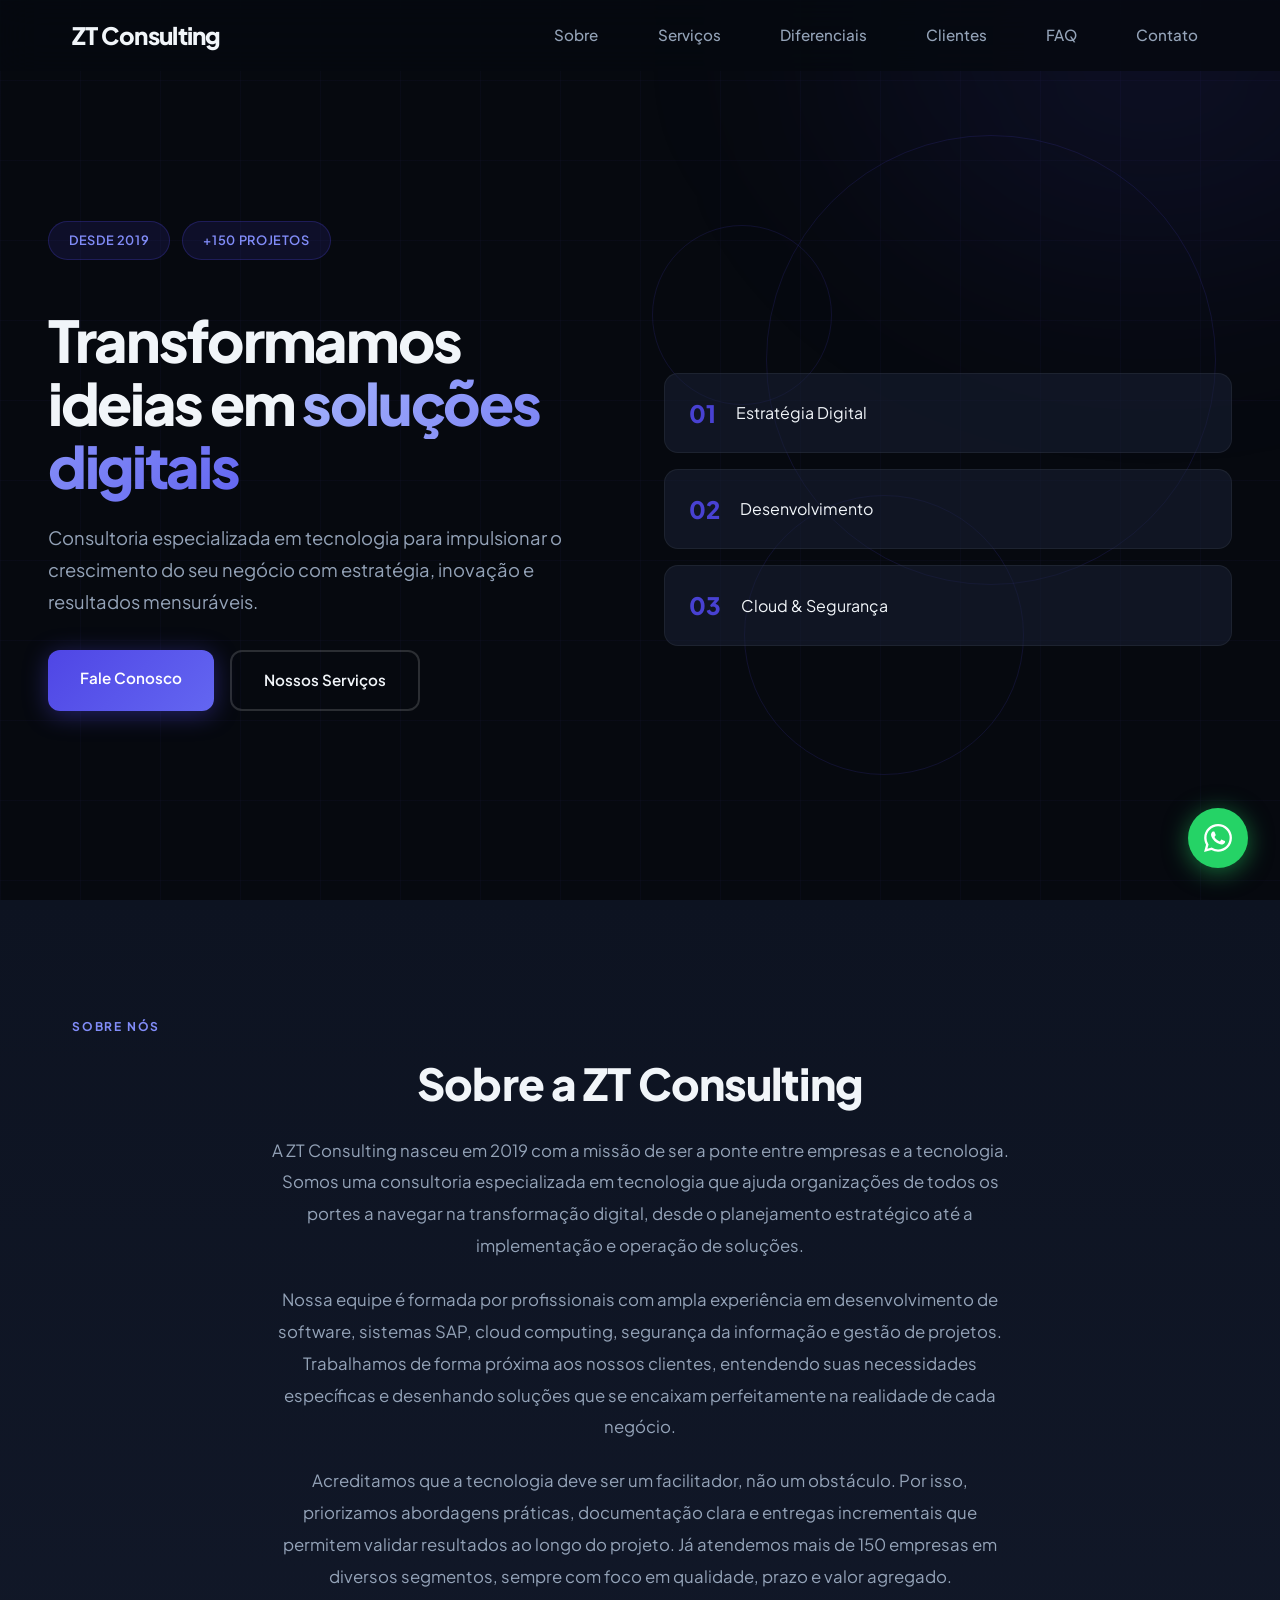
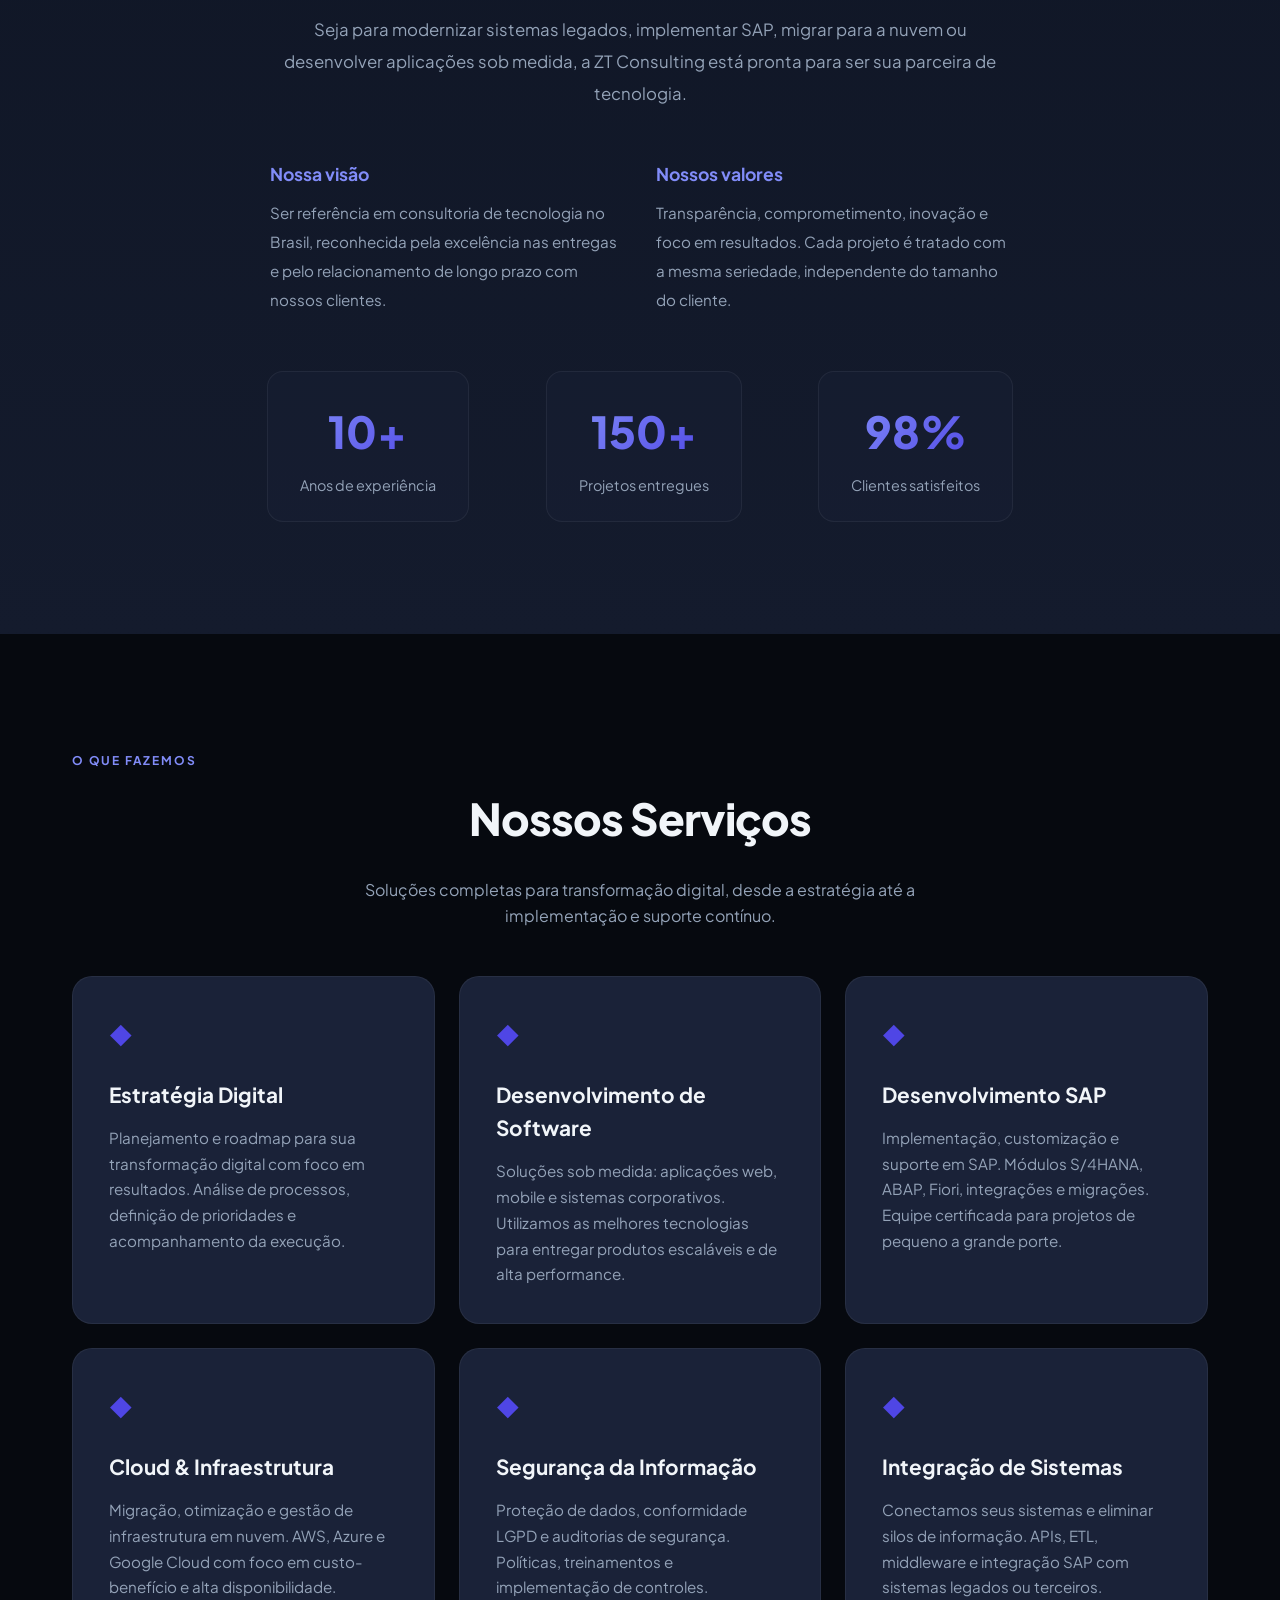
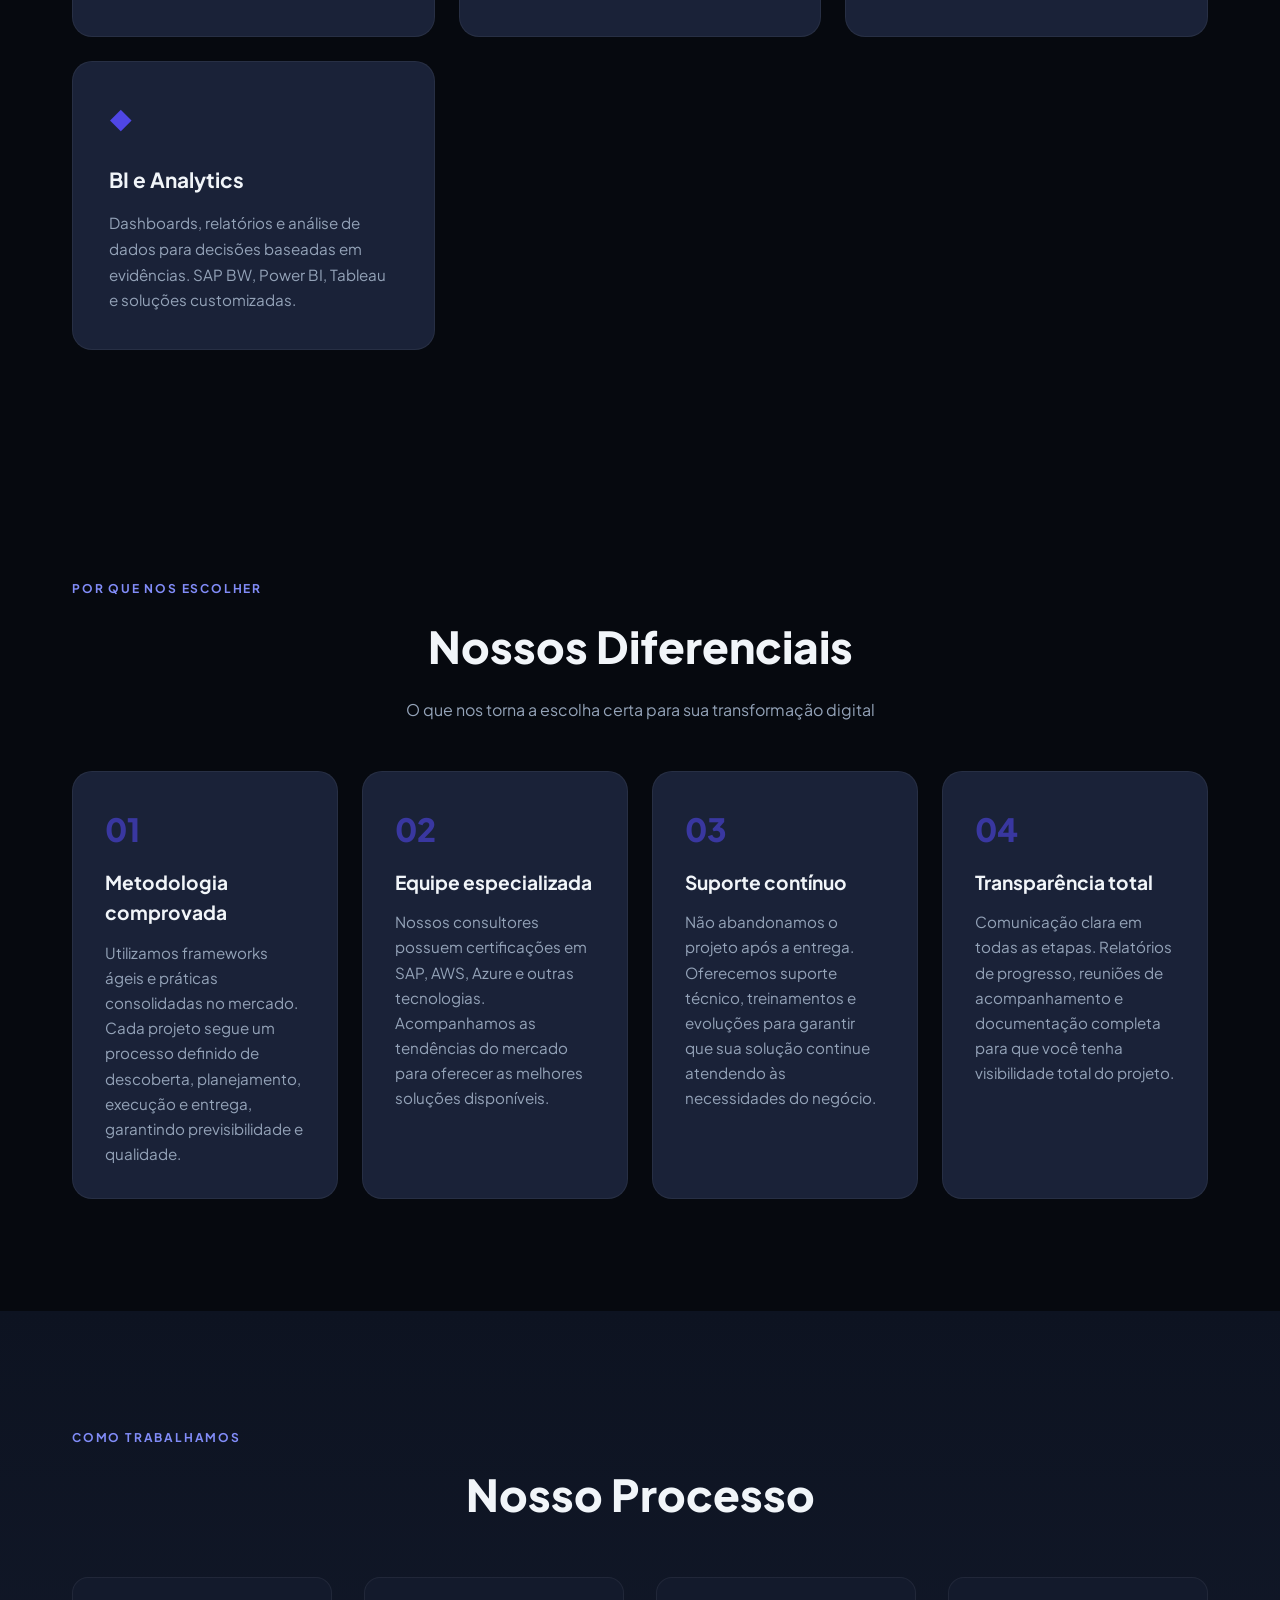
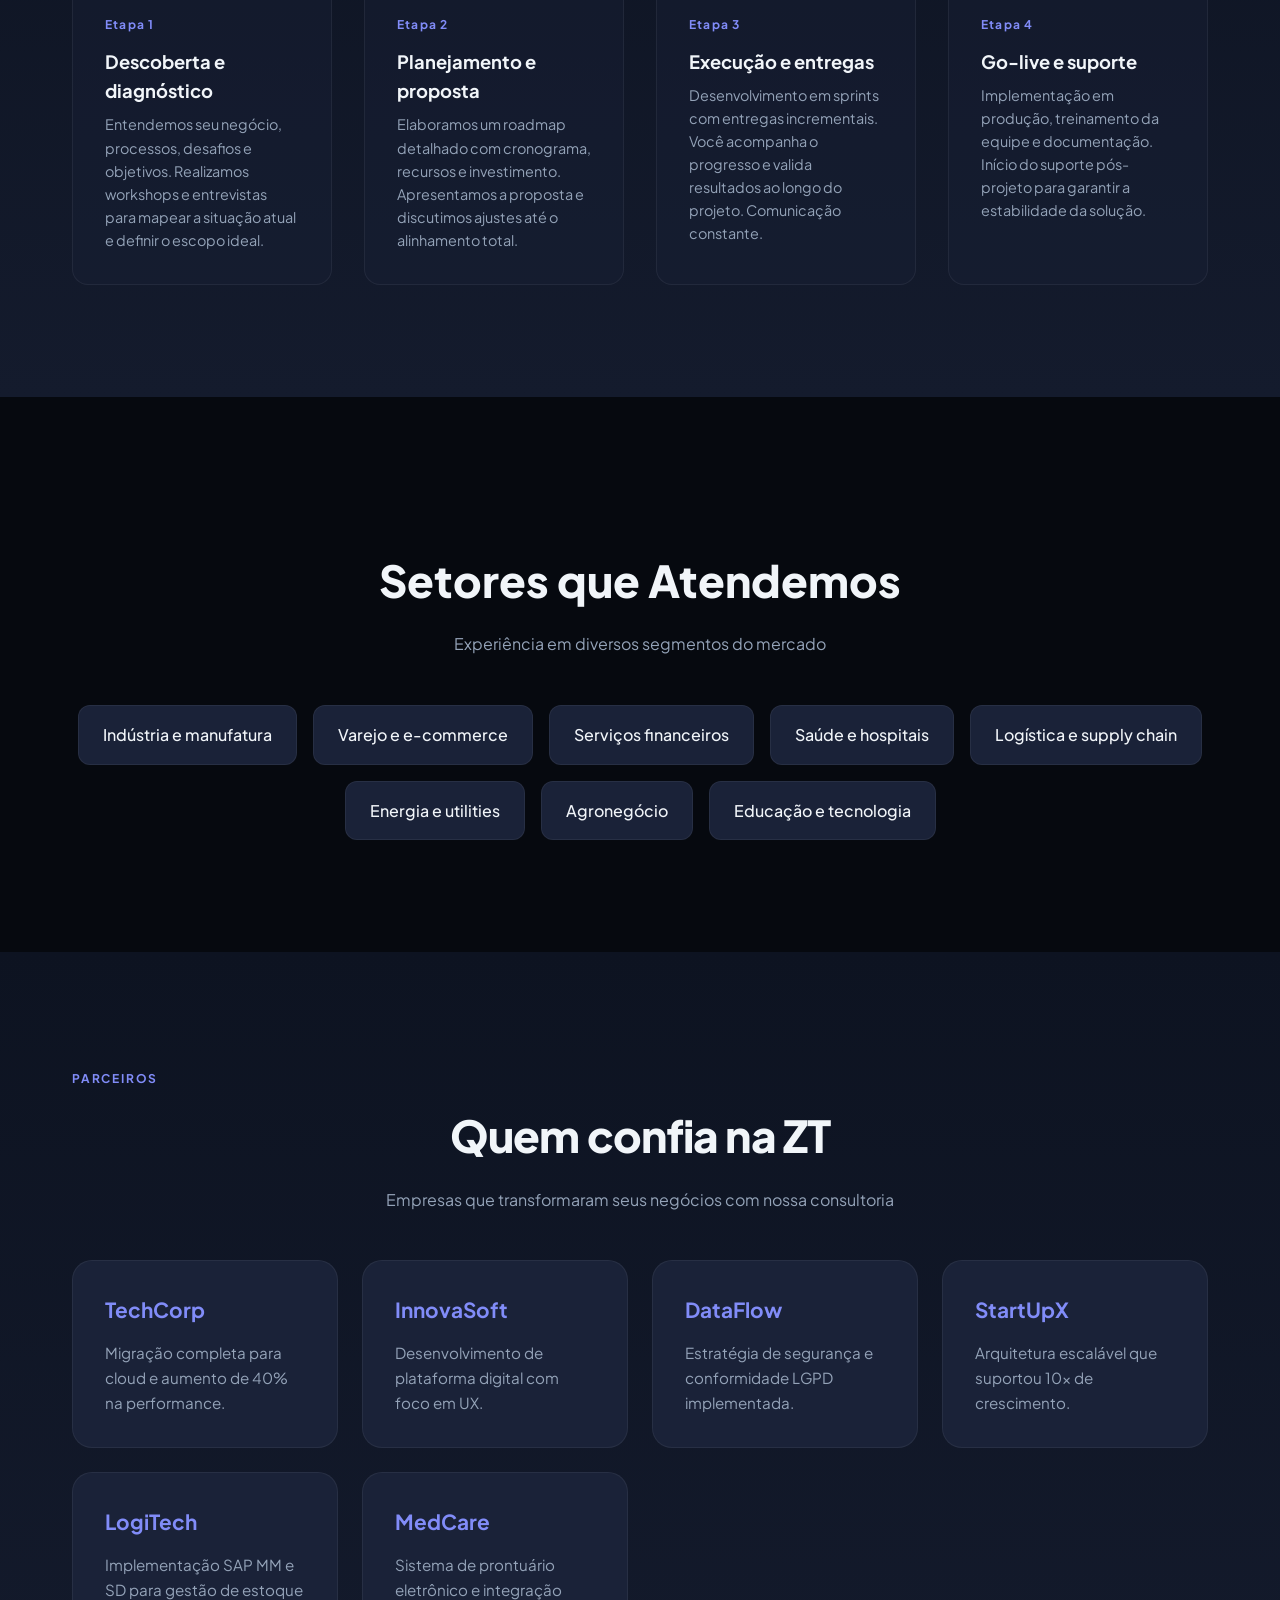
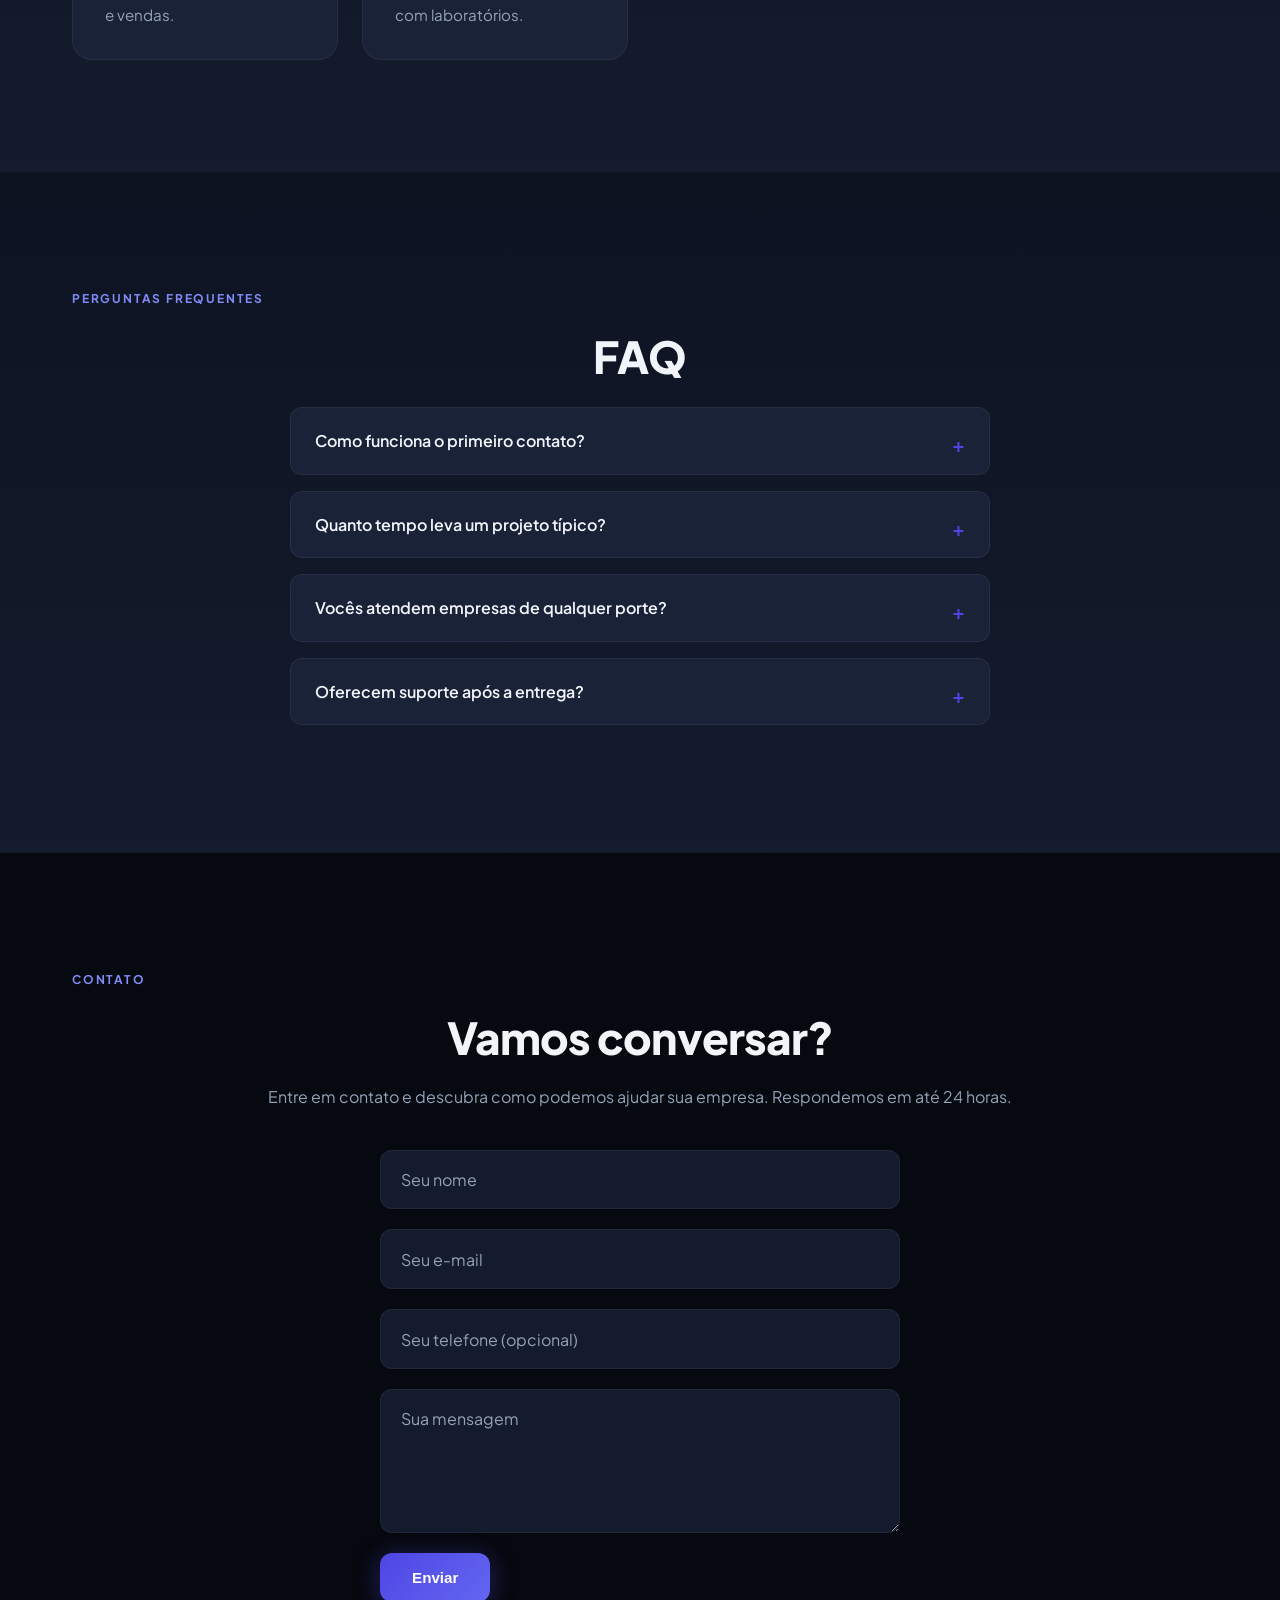
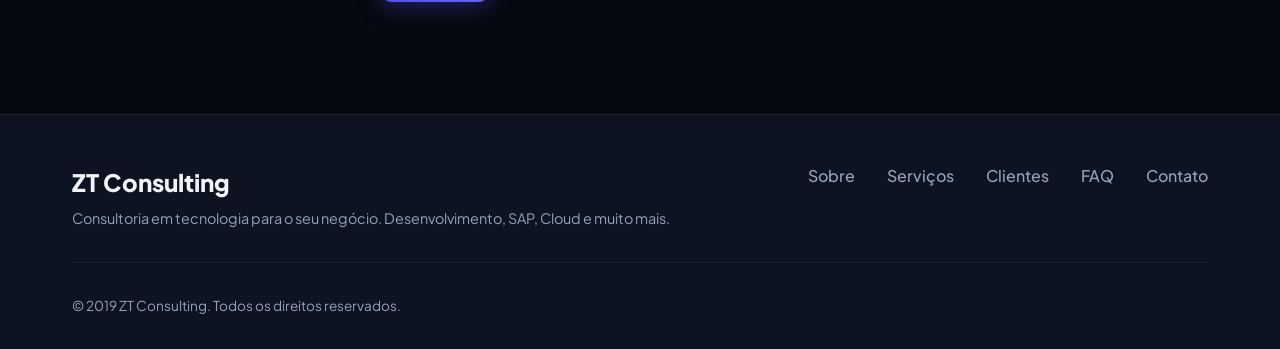
==== index.html @ b6d7153d "Initial commit - ZT Consulting landing page" ====
<!DOCTYPE html>
<html lang="pt-BR">
<head>
    <meta charset="UTF-8">
    <meta name="viewport" content="width=device-width, initial-scale=1.0">
    <title>ZT Consulting | Consultoria em Tecnologia</title>
    <link rel="preconnect" href="https://fonts.googleapis.com">
    <link rel="preconnect" href="https://fonts.gstatic.com" crossorigin>
    <link href="https://fonts.googleapis.com/css2?family=Plus+Jakarta+Sans:wght@400;500;600;700;800&display=swap" rel="stylesheet">
    <link rel="stylesheet" href="style.css">
</head>
<body>
    <header class="header" id="header">
        <nav class="nav">
            <a href="#" class="logo">ZT Consulting</a>
            <ul class="nav-links">
                <li><a href="#sobre" class="nav-link">Sobre</a></li>
                <li><a href="#servicos" class="nav-link">Serviços</a></li>
                <li><a href="#diferenciais" class="nav-link">Diferenciais</a></li>
                <li><a href="#clientes" class="nav-link">Clientes</a></li>
                <li><a href="#faq" class="nav-link">FAQ</a></li>
                <li><a href="#contato" class="nav-link">Contato</a></li>
            </ul>
            <button class="menu-toggle" aria-label="Menu" aria-expanded="false">
                <span class="hamburger"></span>
                <span class="hamburger"></span>
                <span class="hamburger"></span>
            </button>
        </nav>
    </header>

    <main>
        <section class="hero">
            <div class="hero-bg">
                <div class="grid-pattern"></div>
                <div class="hero-glow"></div>
                <div class="hero-circles">
                    <span class="circle c1"></span>
                    <span class="circle c2"></span>
                    <span class="circle c3"></span>
                </div>
            </div>
            <div class="hero-inner">
                <div class="hero-badges animate-on-scroll" data-delay="0">
                    <span class="badge">Desde 2019</span>
                    <span class="badge">+150 projetos</span>
                </div>
                <div class="hero-content">
                    <h1 class="animate-on-scroll" data-delay="100">Transformamos ideias em <span>soluções digitais</span></h1>
                    <p class="animate-on-scroll" data-delay="200">Consultoria especializada em tecnologia para impulsionar o crescimento do seu negócio com estratégia, inovação e resultados mensuráveis.</p>
                    <div class="hero-buttons animate-on-scroll" data-delay="300">
                        <a href="#contato" class="btn btn-primary">Fale Conosco</a>
                        <a href="#servicos" class="btn btn-outline">Nossos Serviços</a>
                    </div>
                </div>
                <div class="hero-features animate-on-scroll" data-delay="400">
                    <div class="hero-feature">
                        <span class="feature-num">01</span>
                        <span>Estratégia Digital</span>
                    </div>
                    <div class="hero-feature">
                        <span class="feature-num">02</span>
                        <span>Desenvolvimento</span>
                    </div>
                    <div class="hero-feature">
                        <span class="feature-num">03</span>
                        <span>Cloud & Segurança</span>
                    </div>
                </div>
            </div>
        </section>

        <section id="sobre" class="sobre">
            <div class="container">
                <span class="section-tag animate-on-scroll">Sobre nós</span>
                <h2 class="animate-on-scroll" data-delay="100">Sobre a ZT Consulting</h2>
                <div class="sobre-texto animate-on-scroll" data-delay="150">
                    <p>A ZT Consulting nasceu em 2019 com a missão de ser a ponte entre empresas e a tecnologia. Somos uma consultoria especializada em tecnologia que ajuda organizações de todos os portes a navegar na transformação digital, desde o planejamento estratégico até a implementação e operação de soluções.</p>
                    <p>Nossa equipe é formada por profissionais com ampla experiência em desenvolvimento de software, sistemas SAP, cloud computing, segurança da informação e gestão de projetos. Trabalhamos de forma próxima aos nossos clientes, entendendo suas necessidades específicas e desenhando soluções que se encaixam perfeitamente na realidade de cada negócio.</p>
                    <p>Acreditamos que a tecnologia deve ser um facilitador, não um obstáculo. Por isso, priorizamos abordagens práticas, documentação clara e entregas incrementais que permitem validar resultados ao longo do projeto. Já atendemos mais de 150 empresas em diversos segmentos, sempre com foco em qualidade, prazo e valor agregado.</p>
                    <p>Seja para modernizar sistemas legados, implementar SAP, migrar para a nuvem ou desenvolver aplicações sob medida, a ZT Consulting está pronta para ser sua parceira de tecnologia.</p>
                <div class="sobre-extras animate-on-scroll" data-delay="200">
                    <div class="sobre-coluna">
                        <h4>Nossa visão</h4>
                        <p>Ser referência em consultoria de tecnologia no Brasil, reconhecida pela excelência nas entregas e pelo relacionamento de longo prazo com nossos clientes.</p>
                    </div>
                    <div class="sobre-coluna">
                        <h4>Nossos valores</h4>
                        <p>Transparência, comprometimento, inovação e foco em resultados. Cada projeto é tratado com a mesma seriedade, independente do tamanho do cliente.</p>
                    </div>
                </div>
                </div>
                <div class="stats">
                    <div class="stat animate-on-scroll" data-delay="0">
                        <span class="stat-numero">10+</span>
                        <span class="stat-label">Anos de experiência</span>
                    </div>
                    <div class="stat animate-on-scroll" data-delay="100">
                        <span class="stat-numero">150+</span>
                        <span class="stat-label">Projetos entregues</span>
                    </div>
                    <div class="stat animate-on-scroll" data-delay="200">
                        <span class="stat-numero">98%</span>
                        <span class="stat-label">Clientes satisfeitos</span>
                    </div>
                </div>
            </div>
        </section>

        <section id="servicos" class="servicos">
            <div class="container">
                <span class="section-tag animate-on-scroll">O que fazemos</span>
                <h2 class="animate-on-scroll" data-delay="100">Nossos Serviços</h2>
                <p class="servicos-sub animate-on-scroll" data-delay="150">Soluções completas para transformação digital, desde a estratégia até a implementação e suporte contínuo.</p>
                <div class="servicos-grid">
                    <article class="servico-card animate-on-scroll" data-delay="0">
                        <div class="servico-icon">◆</div>
                        <h3>Estratégia Digital</h3>
                        <p>Planejamento e roadmap para sua transformação digital com foco em resultados. Análise de processos, definição de prioridades e acompanhamento da execução.</p>
                    </article>
                    <article class="servico-card animate-on-scroll" data-delay="50">
                        <div class="servico-icon">◆</div>
                        <h3>Desenvolvimento de Software</h3>
                        <p>Soluções sob medida: aplicações web, mobile e sistemas corporativos. Utilizamos as melhores tecnologias para entregar produtos escaláveis e de alta performance.</p>
                    </article>
                    <article class="servico-card animate-on-scroll" data-delay="100">
                        <div class="servico-icon">◆</div>
                        <h3>Desenvolvimento SAP</h3>
                        <p>Implementação, customização e suporte em SAP. Módulos S/4HANA, ABAP, Fiori, integrações e migrações. Equipe certificada para projetos de pequeno a grande porte.</p>
                    </article>
                    <article class="servico-card animate-on-scroll" data-delay="150">
                        <div class="servico-icon">◆</div>
                        <h3>Cloud & Infraestrutura</h3>
                        <p>Migração, otimização e gestão de infraestrutura em nuvem. AWS, Azure e Google Cloud com foco em custo-benefício e alta disponibilidade.</p>
                    </article>
                    <article class="servico-card animate-on-scroll" data-delay="200">
                        <div class="servico-icon">◆</div>
                        <h3>Segurança da Informação</h3>
                        <p>Proteção de dados, conformidade LGPD e auditorias de segurança. Políticas, treinamentos e implementação de controles.</p>
                    </article>
                    <article class="servico-card animate-on-scroll" data-delay="250">
                        <div class="servico-icon">◆</div>
                        <h3>Integração de Sistemas</h3>
                        <p>Conectamos seus sistemas e eliminar silos de informação. APIs, ETL, middleware e integração SAP com sistemas legados ou terceiros.</p>
                    </article>
                    <article class="servico-card animate-on-scroll" data-delay="300">
                        <div class="servico-icon">◆</div>
                        <h3>BI e Analytics</h3>
                        <p>Dashboards, relatórios e análise de dados para decisões baseadas em evidências. SAP BW, Power BI, Tableau e soluções customizadas.</p>
                    </article>
                </div>
            </div>
        </section>

        <section id="diferenciais" class="diferenciais">
            <div class="container">
                <span class="section-tag animate-on-scroll">Por que nos escolher</span>
                <h2 class="animate-on-scroll" data-delay="100">Nossos Diferenciais</h2>
                <p class="diferenciais-sub animate-on-scroll" data-delay="150">O que nos torna a escolha certa para sua transformação digital</p>
                <div class="diferenciais-grid">
                    <div class="diferencial-card animate-on-scroll" data-delay="0">
                        <div class="diferencial-num">01</div>
                        <h3>Metodologia comprovada</h3>
                        <p>Utilizamos frameworks ágeis e práticas consolidadas no mercado. Cada projeto segue um processo definido de descoberta, planejamento, execução e entrega, garantindo previsibilidade e qualidade.</p>
                    </div>
                    <div class="diferencial-card animate-on-scroll" data-delay="50">
                        <div class="diferencial-num">02</div>
                        <h3>Equipe especializada</h3>
                        <p>Nossos consultores possuem certificações em SAP, AWS, Azure e outras tecnologias. Acompanhamos as tendências do mercado para oferecer as melhores soluções disponíveis.</p>
                    </div>
                    <div class="diferencial-card animate-on-scroll" data-delay="100">
                        <div class="diferencial-num">03</div>
                        <h3>Suporte contínuo</h3>
                        <p>Não abandonamos o projeto após a entrega. Oferecemos suporte técnico, treinamentos e evoluções para garantir que sua solução continue atendendo às necessidades do negócio.</p>
                    </div>
                    <div class="diferencial-card animate-on-scroll" data-delay="150">
                        <div class="diferencial-num">04</div>
                        <h3>Transparência total</h3>
                        <p>Comunicação clara em todas as etapas. Relatórios de progresso, reuniões de acompanhamento e documentação completa para que você tenha visibilidade total do projeto.</p>
                    </div>
                </div>
            </div>
        </section>

        <section class="processo">
            <div class="container">
                <span class="section-tag animate-on-scroll">Como trabalhamos</span>
                <h2 class="animate-on-scroll" data-delay="100">Nosso Processo</h2>
                <div class="processo-timeline">
                    <div class="processo-item animate-on-scroll" data-delay="0">
                        <span class="processo-etapa">Etapa 1</span>
                        <h3>Descoberta e diagnóstico</h3>
                        <p>Entendemos seu negócio, processos, desafios e objetivos. Realizamos workshops e entrevistas para mapear a situação atual e definir o escopo ideal.</p>
                    </div>
                    <div class="processo-item animate-on-scroll" data-delay="50">
                        <span class="processo-etapa">Etapa 2</span>
                        <h3>Planejamento e proposta</h3>
                        <p>Elaboramos um roadmap detalhado com cronograma, recursos e investimento. Apresentamos a proposta e discutimos ajustes até o alinhamento total.</p>
                    </div>
                    <div class="processo-item animate-on-scroll" data-delay="100">
                        <span class="processo-etapa">Etapa 3</span>
                        <h3>Execução e entregas</h3>
                        <p>Desenvolvimento em sprints com entregas incrementais. Você acompanha o progresso e valida resultados ao longo do projeto. Comunicação constante.</p>
                    </div>
                    <div class="processo-item animate-on-scroll" data-delay="150">
                        <span class="processo-etapa">Etapa 4</span>
                        <h3>Go-live e suporte</h3>
                        <p>Implementação em produção, treinamento da equipe e documentação. Início do suporte pós-projeto para garantir a estabilidade da solução.</p>
                    </div>
                </div>
            </div>
        </section>

        <section class="setores">
            <div class="container">
                <span class="section-tag animate-on-scroll">Áreas de atuação</span>
                <h2 class="animate-on-scroll" data-delay="100">Setores que Atendemos</h2>
                <p class="setores-sub animate-on-scroll" data-delay="150">Experiência em diversos segmentos do mercado</p>
                <div class="setores-grid">
                    <div class="setor-card animate-on-scroll" data-delay="0">Indústria e manufatura</div>
                    <div class="setor-card animate-on-scroll" data-delay="50">Varejo e e-commerce</div>
                    <div class="setor-card animate-on-scroll" data-delay="100">Serviços financeiros</div>
                    <div class="setor-card animate-on-scroll" data-delay="150">Saúde e hospitais</div>
                    <div class="setor-card animate-on-scroll" data-delay="200">Logística e supply chain</div>
                    <div class="setor-card animate-on-scroll" data-delay="250">Energia e utilities</div>
                    <div class="setor-card animate-on-scroll" data-delay="300">Agronegócio</div>
                    <div class="setor-card animate-on-scroll" data-delay="350">Educação e tecnologia</div>
                </div>
            </div>
        </section>

        <section id="clientes" class="clientes">
            <div class="container">
                <span class="section-tag animate-on-scroll">Parceiros</span>
                <h2 class="animate-on-scroll" data-delay="100">Quem confia na ZT</h2>
                <p class="clientes-sub animate-on-scroll" data-delay="150">Empresas que transformaram seus negócios com nossa consultoria</p>
                <div class="clientes-grid">
                    <div class="cliente-card animate-on-scroll" data-delay="0">
                        <div class="cliente-logo">TechCorp</div>
                        <p>Migração completa para cloud e aumento de 40% na performance.</p>
                    </div>
                    <div class="cliente-card animate-on-scroll" data-delay="50">
                        <div class="cliente-logo">InnovaSoft</div>
                        <p>Desenvolvimento de plataforma digital com foco em UX.</p>
                    </div>
                    <div class="cliente-card animate-on-scroll" data-delay="100">
                        <div class="cliente-logo">DataFlow</div>
                        <p>Estratégia de segurança e conformidade LGPD implementada.</p>
                    </div>
                    <div class="cliente-card animate-on-scroll" data-delay="150">
                        <div class="cliente-logo">StartUpX</div>
                        <p>Arquitetura escalável que suportou 10x de crescimento.</p>
                    </div>
                    <div class="cliente-card animate-on-scroll" data-delay="200">
                        <div class="cliente-logo">LogiTech</div>
                        <p>Implementação SAP MM e SD para gestão de estoque e vendas.</p>
                    </div>
                    <div class="cliente-card animate-on-scroll" data-delay="250">
                        <div class="cliente-logo">MedCare</div>
                        <p>Sistema de prontuário eletrônico e integração com laboratórios.</p>
                    </div>
                </div>
            </div>
        </section>

        <section id="faq" class="faq">
            <div class="container">
                <span class="section-tag animate-on-scroll">Perguntas frequentes</span>
                <h2 class="animate-on-scroll" data-delay="100">FAQ</h2>
                <div class="faq-list">
                    <details class="faq-item animate-on-scroll" data-delay="0">
                        <summary>Como funciona o primeiro contato?</summary>
                        <p>Após você entrar em contato, agendamos uma reunião de descoberta (sem compromisso) para entender seu negócio, desafios e objetivos. Em seguida, elaboramos uma proposta personalizada com escopo, cronograma e investimento.</p>
                    </details>
                    <details class="faq-item animate-on-scroll" data-delay="50">
                        <summary>Quanto tempo leva um projeto típico?</summary>
                        <p>Depende do escopo. Projetos menores (como consultoria ou implementação de módulos específicos) podem levar de 2 a 4 meses. Projetos maiores (implementação SAP completa, migração de sistemas) podem levar de 6 a 18 meses.</p>
                    </details>
                    <details class="faq-item animate-on-scroll" data-delay="100">
                        <summary>Vocês atendem empresas de qualquer porte?</summary>
                        <p>Sim. Atendemos desde startups até grandes corporações. Adaptamos nossa abordagem e equipe ao tamanho e complexidade de cada projeto, garantindo que a solução seja adequada à realidade do cliente.</p>
                    </details>
                    <details class="faq-item animate-on-scroll" data-delay="150">
                        <summary>Oferecem suporte após a entrega?</summary>
                        <p>Sim. Todos os projetos incluem período de garantia e suporte pós-go-live. Além disso, oferecemos contratos de suporte contínuo, evoluções e treinamentos para manter sua solução sempre atualizada.</p>
                    </details>
                </div>
            </div>
        </section>

        <section id="contato" class="contato">
            <div class="container">
                <span class="section-tag animate-on-scroll">Contato</span>
                <h2 class="animate-on-scroll" data-delay="100">Vamos conversar?</h2>
                <p class="contato-sub animate-on-scroll" data-delay="150">Entre em contato e descubra como podemos ajudar sua empresa. Respondemos em até 24 horas.</p>
                <form class="contato-form animate-on-scroll" data-delay="200" id="formContato" action="https://formsubmit.co/leo.ooosla@gmail.com" method="POST">
                    <input type="hidden" name="_subject" value="Contato pelo site - ZT Consulting">
                    <input type="hidden" name="_captcha" value="false">
                    <input type="hidden" name="_next" value="" id="formNext">
                    <input type="text" name="nome" placeholder="Seu nome" required>
                    <input type="email" name="email" placeholder="Seu e-mail" required>
                    <input type="tel" name="telefone" placeholder="Seu telefone (opcional)">
                    <textarea name="mensagem" placeholder="Sua mensagem" rows="5" required></textarea>
                    <button type="submit" class="btn btn-primary">Enviar</button>
                </form>
            </div>
        </section>
    </main>

    <footer class="footer">
        <div class="container footer-inner">
            <div class="footer-brand">
                <p class="footer-logo">ZT Consulting</p>
                <p class="footer-tagline">Consultoria em tecnologia para o seu negócio. Desenvolvimento, SAP, Cloud e muito mais.</p>
            </div>
            <div class="footer-links">
                <a href="#sobre">Sobre</a>
                <a href="#servicos">Serviços</a>
                <a href="#clientes">Clientes</a>
                <a href="#faq">FAQ</a>
                <a href="#contato">Contato</a>
            </div>
            <div class="footer-bottom">
                <p>&copy; 2019 ZT Consulting. Todos os direitos reservados.</p>
            </div>
        </div>
    </footer>

    <a href="https://wa.me/5541999629662?text=Olá! Gostaria de saber mais sobre os serviços da ZT Consulting." class="whatsapp-float" target="_blank" rel="noopener noreferrer" aria-label="Fale conosco no WhatsApp">
        <svg viewBox="0 0 24 24" fill="currentColor" width="28" height="28">
            <path d="M17.472 14.382c-.297-.149-1.758-.867-2.03-.967-.273-.099-.471-.148-.67.15-.197.297-.767.966-.94 1.164-.173.199-.347.223-.644.075-.297-.15-1.255-.463-2.39-1.475-.883-.788-1.48-1.761-1.653-2.059-.173-.297-.018-.458.13-.606.134-.133.298-.347.446-.52.149-.174.198-.298.298-.497.099-.198.05-.371-.025-.52-.075-.149-.669-1.612-.916-2.207-.242-.579-.487-.5-.669-.51-.173-.008-.371-.01-.57-.01-.198 0-.52.074-.792.372-.272.297-1.04 1.016-1.04 2.479 0 1.462 1.065 2.875 1.213 3.074.149.198 2.096 3.2 5.077 4.487.709.306 1.262.489 1.694.625.712.227 1.36.195 1.871.118.571-.085 1.758-.719 2.006-1.413.248-.694.248-1.289.173-1.413-.074-.124-.272-.198-.57-.347m-5.421 7.403h-.004a9.87 9.87 0 01-5.031-1.378l-.361-.214-3.741.982.998-3.648-.235-.374a9.86 9.86 0 01-1.51-5.26c.001-5.45 4.436-9.884 9.888-9.884 2.64 0 5.122 1.03 6.988 2.898a9.825 9.825 0 012.893 6.994c-.003 5.45-4.437 9.884-9.885 9.884m8.413-18.297A11.815 11.815 0 0012.05 0C5.495 0 .16 5.335.157 11.892c0 2.096.547 4.142 1.588 5.945L.057 24l6.305-1.654a11.882 11.882 0 005.683 1.448h.005c6.554 0 11.89-5.335 11.893-11.893a11.821 11.821 0 00-3.48-8.413z"/>
        </svg>
    </a>

    <script src="script.js"></script>
</body>
</html>
---- style.css ----
* {
    margin: 0;
    padding: 0;
    box-sizing: border-box;
}

:root {
    --cor-primaria: #06090f;
    --cor-secundaria: #0d1321;
    --cor-terciaria: #141b2d;
    --cor-card: #1a2238;
    --cor-destaque: #4f46e5;
    --cor-destaque-hover: #6366f1;
    --cor-destaque-light: #818cf8;
    --cor-texto: #f1f5f9;
    --cor-texto-suave: #94a3b8;
    --cor-borda: rgba(255, 255, 255, 0.06);
    --sombra: 0 25px 50px -12px rgba(0, 0, 0, 0.5);
    --sombra-card: 0 8px 32px rgba(0, 0, 0, 0.3);
    --transicao: 0.4s cubic-bezier(0.4, 0, 0.2, 1);
}

html {
    scroll-behavior: smooth;
}

body {
    font-family: 'Plus Jakarta Sans', 'Segoe UI', system-ui, sans-serif;
    background: var(--cor-primaria);
    color: var(--cor-texto);
    line-height: 1.6;
    overflow-x: hidden;
}

.container {
    max-width: 1200px;
    margin: 0 auto;
    padding: 0 clamp(1rem, 4vw, 2rem);
}

.header {
    position: fixed;
    top: 0;
    left: 0;
    right: 0;
    z-index: 1000;
    background: rgba(6, 9, 15, 0.8);
    backdrop-filter: blur(20px);
    -webkit-backdrop-filter: blur(20px);
    border-bottom: 1px solid transparent;
    transition: all var(--transicao);
}

.header.scrolled {
    border-bottom-color: var(--cor-borda);
    box-shadow: 0 4px 30px rgba(0, 0, 0, 0.3);
}

.nav {
    max-width: 1200px;
    margin: 0 auto;
    padding: 1rem clamp(1rem, 4vw, 2rem);
    display: flex;
    justify-content: space-between;
    align-items: center;
}

.logo {
    font-size: 1.5rem;
    font-weight: 800;
    color: var(--cor-texto);
    text-decoration: none;
    letter-spacing: -0.03em;
    transition: transform var(--transicao), color var(--transicao);
}

.logo:hover {
    color: var(--cor-destaque-light);
    transform: scale(1.02);
}

.nav-links {
    display: flex;
    list-style: none;
    gap: 2.5rem;
}

.nav-link {
    color: var(--cor-texto-suave);
    text-decoration: none;
    font-weight: 500;
    font-size: 0.95rem;
    position: relative;
    padding: 0.4rem 0.6rem;
    border-radius: 8px;
    transition: all var(--transicao);
}

.nav-link::after {
    content: '';
    position: absolute;
    bottom: 2px;
    left: 0.6rem;
    right: 0.6rem;
    height: 2px;
    background: linear-gradient(90deg, var(--cor-destaque), var(--cor-destaque-light));
    transform: scaleX(0);
    transform-origin: center;
    border-radius: 2px;
    transition: transform var(--transicao);
}

.nav-link:hover,
.nav-link.active {
    color: var(--cor-destaque-light);
    background: rgba(79, 70, 229, 0.15);
}

.nav-link:hover::after,
.nav-link.active::after {
    transform: scaleX(1);
}

.menu-toggle {
    display: none;
    flex-direction: column;
    gap: 6px;
    background: none;
    border: none;
    cursor: pointer;
    padding: 8px;
}

.hamburger {
    width: 24px;
    height: 2px;
    background: var(--cor-texto);
    border-radius: 2px;
    transition: all var(--transicao);
}

.menu-toggle.active .hamburger:nth-child(1) {
    transform: rotate(45deg) translate(5px, 5px);
}

.menu-toggle.active .hamburger:nth-child(2) {
    opacity: 0;
}

.menu-toggle.active .hamburger:nth-child(3) {
    transform: rotate(-45deg) translate(5px, -5px);
}

.hero {
    min-height: 100vh;
    min-height: 100dvh;
    display: flex;
    align-items: center;
    padding: 7rem clamp(1.5rem, 5vw, 3rem) 5rem;
    position: relative;
    overflow: hidden;
}

.hero-bg {
    position: absolute;
    inset: 0;
    pointer-events: none;
}

.hero-bg .grid-pattern {
    position: absolute;
    inset: 0;
    background-image: 
        linear-gradient(rgba(79, 70, 229, 0.04) 1px, transparent 1px),
        linear-gradient(90deg, rgba(79, 70, 229, 0.04) 1px, transparent 1px);
    background-size: 80px 80px;
    animation: gridMove 20s linear infinite;
}

@keyframes gridMove {
    0% { transform: translate(0, 0); }
    100% { transform: translate(80px, 80px); }
}

.hero-glow {
    position: absolute;
    top: -40%;
    right: -30%;
    width: 80%;
    height: 90%;
    background: radial-gradient(ellipse, rgba(79, 70, 229, 0.12) 0%, transparent 60%);
    filter: blur(80px);
    animation: glowPulse 8s ease-in-out infinite;
}

@keyframes glowPulse {
    0%, 100% { opacity: 0.8; transform: scale(1); }
    50% { opacity: 1; transform: scale(1.1); }
}

.hero-circles .circle {
    position: absolute;
    border-radius: 50%;
    border: 1px solid rgba(79, 70, 229, 0.15);
    animation: circleFloat 15s ease-in-out infinite;
}

.hero-circles .c1 {
    width: 450px;
    height: 450px;
    top: 15%;
    right: 5%;
    animation-delay: 0s;
}

.hero-circles .c2 {
    width: 280px;
    height: 280px;
    top: 55%;
    right: 20%;
    animation-delay: -5s;
}

.hero-circles .c3 {
    width: 180px;
    height: 180px;
    top: 25%;
    right: 35%;
    animation-delay: -10s;
}

@keyframes circleFloat {
    0%, 100% { transform: translate(0, 0) scale(1); opacity: 0.6; }
    33% { transform: translate(10px, -15px) scale(1.02); opacity: 0.8; }
    66% { transform: translate(-5px, 10px) scale(0.98); opacity: 0.7; }
}

.hero-inner {
    position: relative;
    z-index: 2;
    max-width: 1200px;
    margin: 0 auto;
    width: 100%;
    display: grid;
    grid-template-columns: 1fr 1fr;
    gap: 3rem;
    align-items: center;
}

.hero-badges {
    grid-column: 1 / -1;
    display: flex;
    gap: 0.75rem;
    flex-wrap: wrap;
}

.badge {
    padding: 0.5rem 1.25rem;
    font-size: 0.8rem;
    font-weight: 600;
    letter-spacing: 0.05em;
    text-transform: uppercase;
    color: var(--cor-destaque-light);
    background: rgba(79, 70, 229, 0.12);
    border: 1px solid rgba(79, 70, 229, 0.25);
    border-radius: 100px;
    transition: all var(--transicao);
}

.badge:hover {
    background: rgba(79, 70, 229, 0.2);
    transform: translateY(-2px);
}

.hero-content {
    max-width: 580px;
}

.hero h1 {
    font-size: clamp(2.25rem, 4.5vw, 3.9rem);
    font-weight: 800;
    line-height: 1.1;
    letter-spacing: -0.04em;
    margin-bottom: 1.5rem;
}

.hero h1 span {
    background: linear-gradient(135deg, #a5b4fc, #6366f1);
    -webkit-background-clip: text;
    -webkit-text-fill-color: transparent;
    background-clip: text;
}

.hero p {
    font-size: 1.15rem;
    color: var(--cor-texto-suave);
    margin-bottom: 2rem;
    line-height: 1.75;
}

.hero-buttons {
    display: flex;
    gap: 1rem;
    flex-wrap: wrap;
}

.btn {
    display: inline-block;
    padding: 1rem 2rem;
    font-size: 0.95rem;
    font-weight: 600;
    text-decoration: none;
    border-radius: 12px;
    transition: all var(--transicao);
    cursor: pointer;
    border: none;
}

.btn-primary {
    background: linear-gradient(135deg, var(--cor-destaque), var(--cor-destaque-hover));
    color: white;
    box-shadow: 0 4px 24px rgba(79, 70, 229, 0.4);
}

.btn-primary:hover {
    transform: translateY(-3px) scale(1.02);
    box-shadow: 0 12px 40px rgba(79, 70, 229, 0.5);
}

.btn-outline {
    background: transparent;
    color: var(--cor-texto);
    border: 2px solid rgba(255, 255, 255, 0.15);
}

.btn-outline:hover {
    border-color: var(--cor-destaque);
    color: var(--cor-destaque-light);
    transform: translateY(-2px);
}

.hero-features {
    display: flex;
    flex-direction: column;
    gap: 1rem;
}

.hero-feature {
    display: flex;
    align-items: center;
    gap: 1.25rem;
    padding: 1.25rem 1.5rem;
    background: rgba(26, 34, 56, 0.5);
    border: 1px solid var(--cor-borda);
    border-radius: 14px;
    transition: all var(--transicao);
}

.hero-feature:hover {
    border-color: rgba(79, 70, 229, 0.35);
    transform: translateX(8px);
    box-shadow: 0 8px 24px rgba(0, 0, 0, 0.2);
}

.feature-num {
    font-size: 1.5rem;
    font-weight: 800;
    color: var(--cor-destaque);
    opacity: 0.9;
}

.animate-on-scroll {
    opacity: 0;
    transform: translateY(40px);
    transition: opacity 0.8s ease, transform 0.8s ease;
}

.animate-on-scroll.visible {
    opacity: 1;
    transform: translateY(0);
}

.section-tag {
    display: inline-block;
    font-size: 0.75rem;
    font-weight: 700;
    letter-spacing: 0.15em;
    text-transform: uppercase;
    color: var(--cor-destaque-light);
    margin-bottom: 0.75rem;
}

.sobre {
    padding: 7rem 0;
    background: linear-gradient(180deg, var(--cor-secundaria) 0%, var(--cor-terciaria) 100%);
}

.sobre h2,
.servicos h2,
.clientes h2,
.contato h2 {
    font-size: clamp(2rem, 4vw, 2.75rem);
    font-weight: 800;
    margin-bottom: 1rem;
    text-align: center;
    letter-spacing: -0.02em;
}

.sobre-texto {
    max-width: 740px;
    margin: 0 auto 3.5rem;
    text-align: center;
    color: var(--cor-texto-suave);
    font-size: 1.05rem;
    line-height: 1.9;
}

.sobre-texto p {
    margin-bottom: 1.35rem;
}

.sobre-texto p:last-child {
    margin-bottom: 0;
}

.sobre-extras {
    display: grid;
    grid-template-columns: repeat(auto-fit, minmax(280px, 1fr));
    gap: 2rem;
    margin-top: 3rem;
    text-align: left;
}

.sobre-coluna h4 {
    font-size: 1.1rem;
    margin-bottom: 0.5rem;
    color: var(--cor-destaque-light);
}

.sobre-coluna p {
    color: var(--cor-texto-suave);
    font-size: 0.95rem;
    margin-bottom: 0;
}

.servicos-sub {
    text-align: center;
    color: var(--cor-texto-suave);
    max-width: 600px;
    margin: -1.5rem auto 3rem;
}

.diferenciais {
    padding: 7rem 0;
    background: var(--cor-primaria);
}

.diferenciais h2,
.processo h2,
.setores h2,
.faq h2 {
    font-size: clamp(2rem, 4vw, 2.75rem);
    font-weight: 800;
    margin-bottom: 1rem;
    text-align: center;
}

.diferenciais-sub {
    text-align: center;
    color: var(--cor-texto-suave);
    margin: 0 auto 3rem;
    max-width: 560px;
}

.diferenciais-grid {
    display: grid;
    grid-template-columns: repeat(auto-fit, minmax(min(100%, 260px), 1fr));
    gap: 1.5rem;
}

.diferencial-card {
    background: var(--cor-card);
    padding: 2rem;
    border-radius: 20px;
    border: 1px solid var(--cor-borda);
    transition: all var(--transicao);
}

.diferencial-card:hover {
    border-color: rgba(79, 70, 229, 0.3);
    transform: translateY(-4px);
}

.diferencial-num {
    font-size: 2rem;
    font-weight: 800;
    color: var(--cor-destaque);
    opacity: 0.6;
    margin-bottom: 0.75rem;
}

.diferencial-card h3 {
    font-size: 1.2rem;
    margin-bottom: 0.75rem;
}

.diferencial-card p {
    color: var(--cor-texto-suave);
    font-size: 0.95rem;
    line-height: 1.65;
}

.processo {
    padding: 7rem 0;
    background: linear-gradient(180deg, var(--cor-secundaria) 0%, var(--cor-terciaria) 100%);
}

.processo-timeline {
    display: grid;
    grid-template-columns: repeat(auto-fit, minmax(min(100%, 240px), 1fr));
    gap: 2rem;
    margin-top: 3rem;
}

.processo-item {
    padding: 2rem;
    background: rgba(26, 34, 56, 0.4);
    border: 1px solid var(--cor-borda);
    border-radius: 16px;
    transition: all var(--transicao);
}

.processo-item:hover {
    border-color: rgba(79, 70, 229, 0.3);
}

.processo-etapa {
    display: inline-block;
    font-size: 0.75rem;
    font-weight: 700;
    letter-spacing: 0.1em;
    color: var(--cor-destaque-light);
    margin-bottom: 0.75rem;
}

.processo-item h3 {
    font-size: 1.15rem;
    margin-bottom: 0.5rem;
}

.processo-item p {
    color: var(--cor-texto-suave);
    font-size: 0.9rem;
    line-height: 1.6;
}

.setores {
    padding: 7rem 0;
    background: var(--cor-primaria);
}

.setores-sub {
    text-align: center;
    color: var(--cor-texto-suave);
    margin: 0 auto 3rem;
}

.setores-grid {
    display: flex;
    flex-wrap: wrap;
    gap: 1rem;
    justify-content: center;
}

.setor-card {
    padding: 1rem 1.5rem;
    background: var(--cor-card);
    border: 1px solid var(--cor-borda);
    border-radius: 12px;
    font-weight: 500;
    transition: all var(--transicao);
}

.setor-card:hover {
    border-color: rgba(79, 70, 229, 0.4);
    transform: scale(1.05);
}

.faq {
    padding: 7rem 0;
    background: linear-gradient(180deg, var(--cor-secundaria) 0%, var(--cor-terciaria) 100%);
}

.faq-list {
    max-width: 700px;
    margin: 0 auto;
}

.faq-item {
    background: var(--cor-card);
    border: 1px solid var(--cor-borda);
    border-radius: 12px;
    margin-bottom: 1rem;
    overflow: hidden;
    transition: all var(--transicao);
}

.faq-item:hover {
    border-color: rgba(79, 70, 229, 0.2);
}

.faq-item summary {
    padding: 1.25rem 1.5rem;
    font-weight: 600;
    cursor: pointer;
    list-style: none;
}

.faq-item summary::-webkit-details-marker {
    display: none;
}

.faq-item summary::after {
    content: '+';
    float: right;
    font-size: 1.25rem;
    color: var(--cor-destaque);
}

.faq-item[open] summary::after {
    content: '−';
}

.faq-item p {
    padding: 0 1.5rem 1.25rem;
    color: var(--cor-texto-suave);
    font-size: 0.95rem;
    line-height: 1.6;
}

.contato-canais {
    display: flex;
    gap: 2rem;
    justify-content: center;
    flex-wrap: wrap;
    margin-bottom: 2.5rem;
}

.canal-item {
    display: flex;
    align-items: center;
    gap: 0.5rem;
    color: var(--cor-destaque-light);
    text-decoration: none;
    padding: 0.75rem 1.25rem;
    background: rgba(79, 70, 229, 0.1);
    border: 1px solid rgba(79, 70, 229, 0.25);
    border-radius: 12px;
    transition: all var(--transicao);
}

.canal-item:hover {
    background: rgba(79, 70, 229, 0.2);
    transform: translateY(-2px);
}

.canal-icon {
    font-size: 1.25rem;
}

.footer-email {
    margin-top: 0.5rem;
}

.footer-email a {
    color: var(--cor-destaque-light);
    text-decoration: none;
}

.footer-email a:hover {
    text-decoration: underline;
}

.whatsapp-float {
    position: fixed;
    bottom: 2rem;
    right: 2rem;
    width: 60px;
    height: 60px;
    background: #25d366;
    color: white;
    border-radius: 50%;
    display: flex;
    align-items: center;
    justify-content: center;
    box-shadow: 0 4px 24px rgba(37, 211, 102, 0.5);
    z-index: 999;
    transition: all var(--transicao);
}

.whatsapp-float:hover {
    transform: scale(1.1);
    box-shadow: 0 6px 32px rgba(37, 211, 102, 0.6);
}

.stats {
    display: flex;
    justify-content: center;
    gap: clamp(2rem, 6vw, 5rem);
    flex-wrap: wrap;
}

.stat {
    text-align: center;
    padding: 1.5rem 2rem;
    background: rgba(26, 34, 56, 0.4);
    border: 1px solid var(--cor-borda);
    border-radius: 16px;
    min-width: 160px;
    transition: all var(--transicao);
}

.stat:hover {
    border-color: rgba(79, 70, 229, 0.3);
    transform: translateY(-4px);
    box-shadow: var(--sombra-card);
}

.stat-numero {
    display: block;
    font-size: 2.75rem;
    font-weight: 800;
    background: linear-gradient(135deg, var(--cor-destaque-light), var(--cor-destaque));
    -webkit-background-clip: text;
    -webkit-text-fill-color: transparent;
    background-clip: text;
    margin-bottom: 0.35rem;
}

.stat-label {
    color: var(--cor-texto-suave);
    font-size: 0.9rem;
}

.servicos {
    padding: 7rem 0;
    background: var(--cor-primaria);
}

.servicos h2 {
    margin-bottom: 3rem;
}

.servicos-grid {
    display: grid;
    grid-template-columns: repeat(auto-fit, minmax(min(100%, 300px), 1fr));
    gap: 1.5rem;
}

.servico-card {
    background: var(--cor-card);
    padding: 2.25rem;
    border-radius: 20px;
    border: 1px solid var(--cor-borda);
    transition: all var(--transicao);
    position: relative;
    overflow: hidden;
}

.servico-card::before {
    content: '';
    position: absolute;
    top: 0;
    left: 0;
    width: 100%;
    height: 3px;
    background: linear-gradient(90deg, var(--cor-destaque), var(--cor-destaque-light));
    transform: scaleX(0);
    transform-origin: left;
    transition: transform var(--transicao);
}

.servico-card:hover {
    border-color: rgba(79, 70, 229, 0.3);
    transform: translateY(-8px);
    box-shadow: var(--sombra-card);
}

.servico-card:hover::before {
    transform: scaleX(1);
}

.servico-icon {
    color: var(--cor-destaque);
    font-size: 1.75rem;
    margin-bottom: 1.25rem;
    display: inline-block;
    transition: transform var(--transicao);
}

.servico-card:hover .servico-icon {
    transform: scale(1.2) rotate(5deg);
}

.servico-card h3 {
    font-size: 1.3rem;
    font-weight: 700;
    margin-bottom: 0.85rem;
}

.servico-card p {
    color: var(--cor-texto-suave);
    font-size: 0.95rem;
    line-height: 1.7;
}

.clientes {
    padding: 7rem 0;
    background: linear-gradient(180deg, var(--cor-secundaria) 0%, var(--cor-terciaria) 100%);
}

.clientes-sub {
    text-align: center;
    color: var(--cor-texto-suave);
    margin: 0 auto 3rem;
    max-width: 520px;
}

.clientes-grid {
    display: grid;
    grid-template-columns: repeat(auto-fit, minmax(min(100%, 260px), 1fr));
    gap: 1.5rem;
}

.cliente-card {
    background: var(--cor-card);
    padding: 2rem;
    border-radius: 20px;
    border: 1px solid var(--cor-borda);
    transition: all var(--transicao);
}

.cliente-card:hover {
    border-color: rgba(79, 70, 229, 0.35);
    transform: translateY(-6px);
    box-shadow: var(--sombra-card);
}

.cliente-logo {
    font-size: 1.3rem;
    font-weight: 700;
    color: var(--cor-destaque-light);
    margin-bottom: 0.85rem;
}

.cliente-card p {
    color: var(--cor-texto-suave);
    font-size: 0.95rem;
    line-height: 1.65;
}

.contato {
    padding: 7rem 0;
    background: var(--cor-primaria);
}

.contato h2 {
    margin-bottom: 0.75rem;
}

.contato-sub {
    text-align: center;
    color: var(--cor-texto-suave);
    margin-bottom: 2.5rem;
}

.contato-form {
    max-width: 520px;
    margin: 0 auto;
    display: flex;
    flex-direction: column;
    gap: 1.25rem;
}

.contato-form input,
.contato-form textarea {
    padding: 1.15rem 1.25rem;
    border: 1px solid var(--cor-borda);
    border-radius: 12px;
    background: var(--cor-terciaria);
    color: var(--cor-texto);
    font-family: inherit;
    font-size: 1rem;
    transition: all var(--transicao);
}

.contato-form input::placeholder,
.contato-form textarea::placeholder {
    color: var(--cor-texto-suave);
}

.contato-form input:focus,
.contato-form textarea:focus {
    outline: none;
    border-color: var(--cor-destaque);
    box-shadow: 0 0 0 3px rgba(79, 70, 229, 0.2);
}

.contato-form button {
    align-self: flex-start;
}

.footer {
    padding: 3rem 0 2rem;
    background: var(--cor-secundaria);
    border-top: 1px solid var(--cor-borda);
}

.footer-inner {
    display: grid;
    grid-template-columns: 1fr auto;
    grid-template-rows: auto auto;
    gap: 2rem;
    align-items: start;
}

.footer-brand {
    grid-column: 1;
}

.footer-logo {
    font-size: 1.5rem;
    font-weight: 800;
    margin-bottom: 0.35rem;
}

.footer-tagline {
    color: var(--cor-texto-suave);
    font-size: 0.9rem;
}

.footer-links {
    display: flex;
    gap: 2rem;
}

.footer-links a {
    color: var(--cor-texto-suave);
    text-decoration: none;
    font-weight: 500;
    transition: color var(--transicao);
}

.footer-links a:hover {
    color: var(--cor-destaque-light);
}

.footer-bottom {
    grid-column: 1 / -1;
    padding-top: 2rem;
    border-top: 1px solid var(--cor-borda);
}

.footer-bottom p {
    color: var(--cor-texto-suave);
    font-size: 0.85rem;
}

@media (max-width: 1024px) {
    .hero-inner {
        gap: 2.5rem;
    }
}

@media (max-width: 900px) {
    .hero-inner {
        grid-template-columns: 1fr;
        text-align: center;
    }

    .hero-content {
        max-width: 100%;
    }

    .hero-buttons {
        justify-content: center;
    }

    .hero-features {
        max-width: 340px;
        margin: 0 auto;
    }
}

@media (max-width: 768px) {
    .menu-toggle {
        display: flex;
    }

    .nav-links {
        position: fixed;
        top: 0;
        right: -100%;
        height: 100vh;
        width: min(320px, 85vw);
        flex-direction: column;
        justify-content: center;
        align-items: center;
        gap: 2rem;
        background: rgba(13, 19, 33, 0.98);
        backdrop-filter: blur(20px);
        padding: 4rem 2rem;
        transition: right 0.4s cubic-bezier(0.4, 0, 0.2, 1);
        border-left: 1px solid var(--cor-borda);
    }

    .nav-links.active {
        right: 0;
    }

    .hero-circles .c1 {
        width: 280px;
        height: 280px;
    }

    .hero-circles .c2,
    .hero-circles .c3 {
        display: none;
    }

    .stats {
        gap: 1.5rem;
    }

    .stat {
        min-width: 140px;
        padding: 1.25rem 1.5rem;
    }

    .stat-numero {
        font-size: 2.25rem;
    }

    .footer-inner {
        grid-template-columns: 1fr;
        text-align: center;
    }

    .footer-links {
        justify-content: center;
    }
}

@media (max-width: 480px) {
    .hero {
        padding-top: 6rem;
    }

    .hero-buttons {
        flex-direction: column;
        width: 100%;
    }

    .hero-buttons .btn {
        width: 100%;
        text-align: center;
    }

    .nav {
        padding: 0.85rem 1rem;
    }

    .logo {
        font-size: 1.3rem;
    }

    .servicos-grid,
    .clientes-grid {
        grid-template-columns: 1fr;
    }

    .section-tag {
        font-size: 0.7rem;
    }

    .sobre-extras {
        grid-template-columns: 1fr;
    }

    .contato-canais {
        flex-direction: column;
    }

    .whatsapp-float {
        bottom: 1.5rem;
        right: 1.5rem;
        width: 54px;
        height: 54px;
    }

    .whatsapp-float svg {
        width: 24px;
        height: 24px;
    }
}

@media (max-width: 360px) {
    .container {
        padding: 0 1rem;
    }

    .hero h1 {
        font-size: 1.9rem;
    }
}

@media (prefers-reduced-motion: reduce) {
    *,
    *::before,
    *::after {
        animation-duration: 0.01ms !important;
        animation-iteration-count: 1 !important;
        transition-duration: 0.01ms !important;
    }

    .animate-on-scroll {
        opacity: 1;
        transform: none;
    }
}
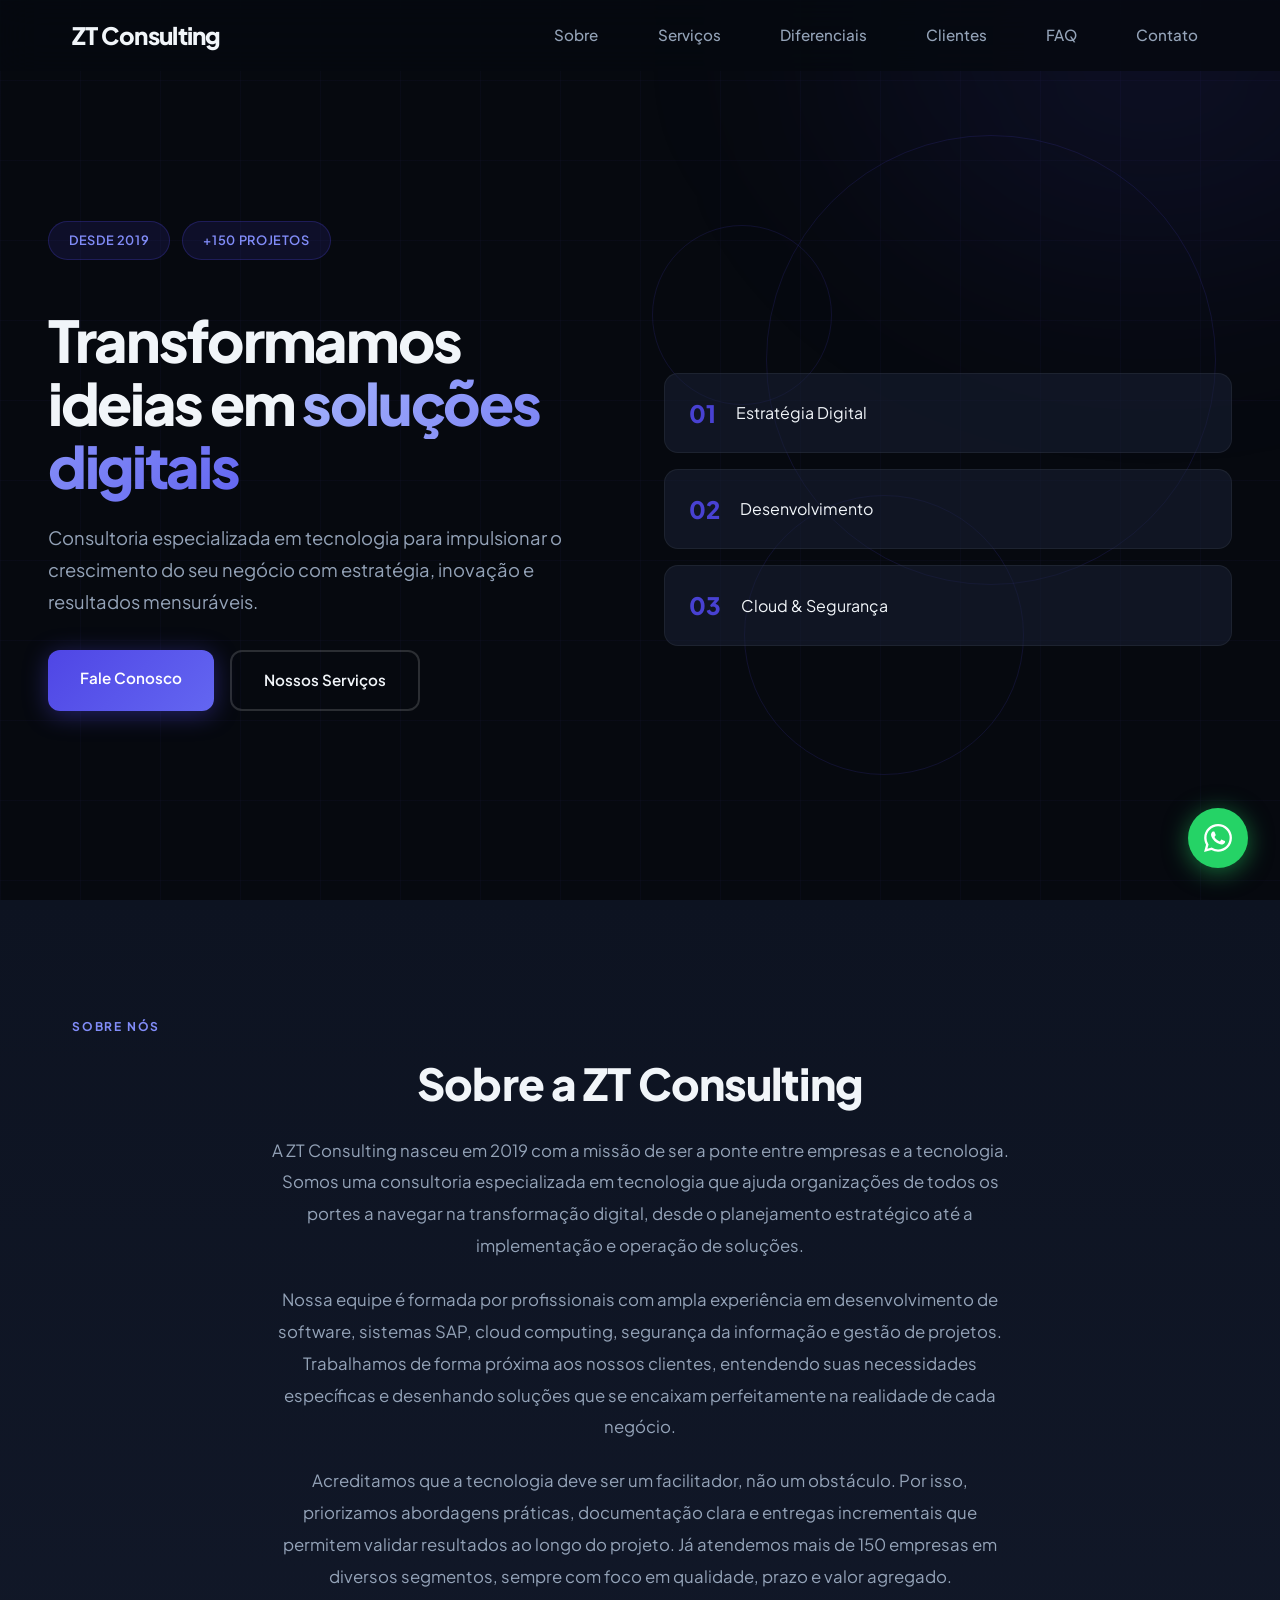
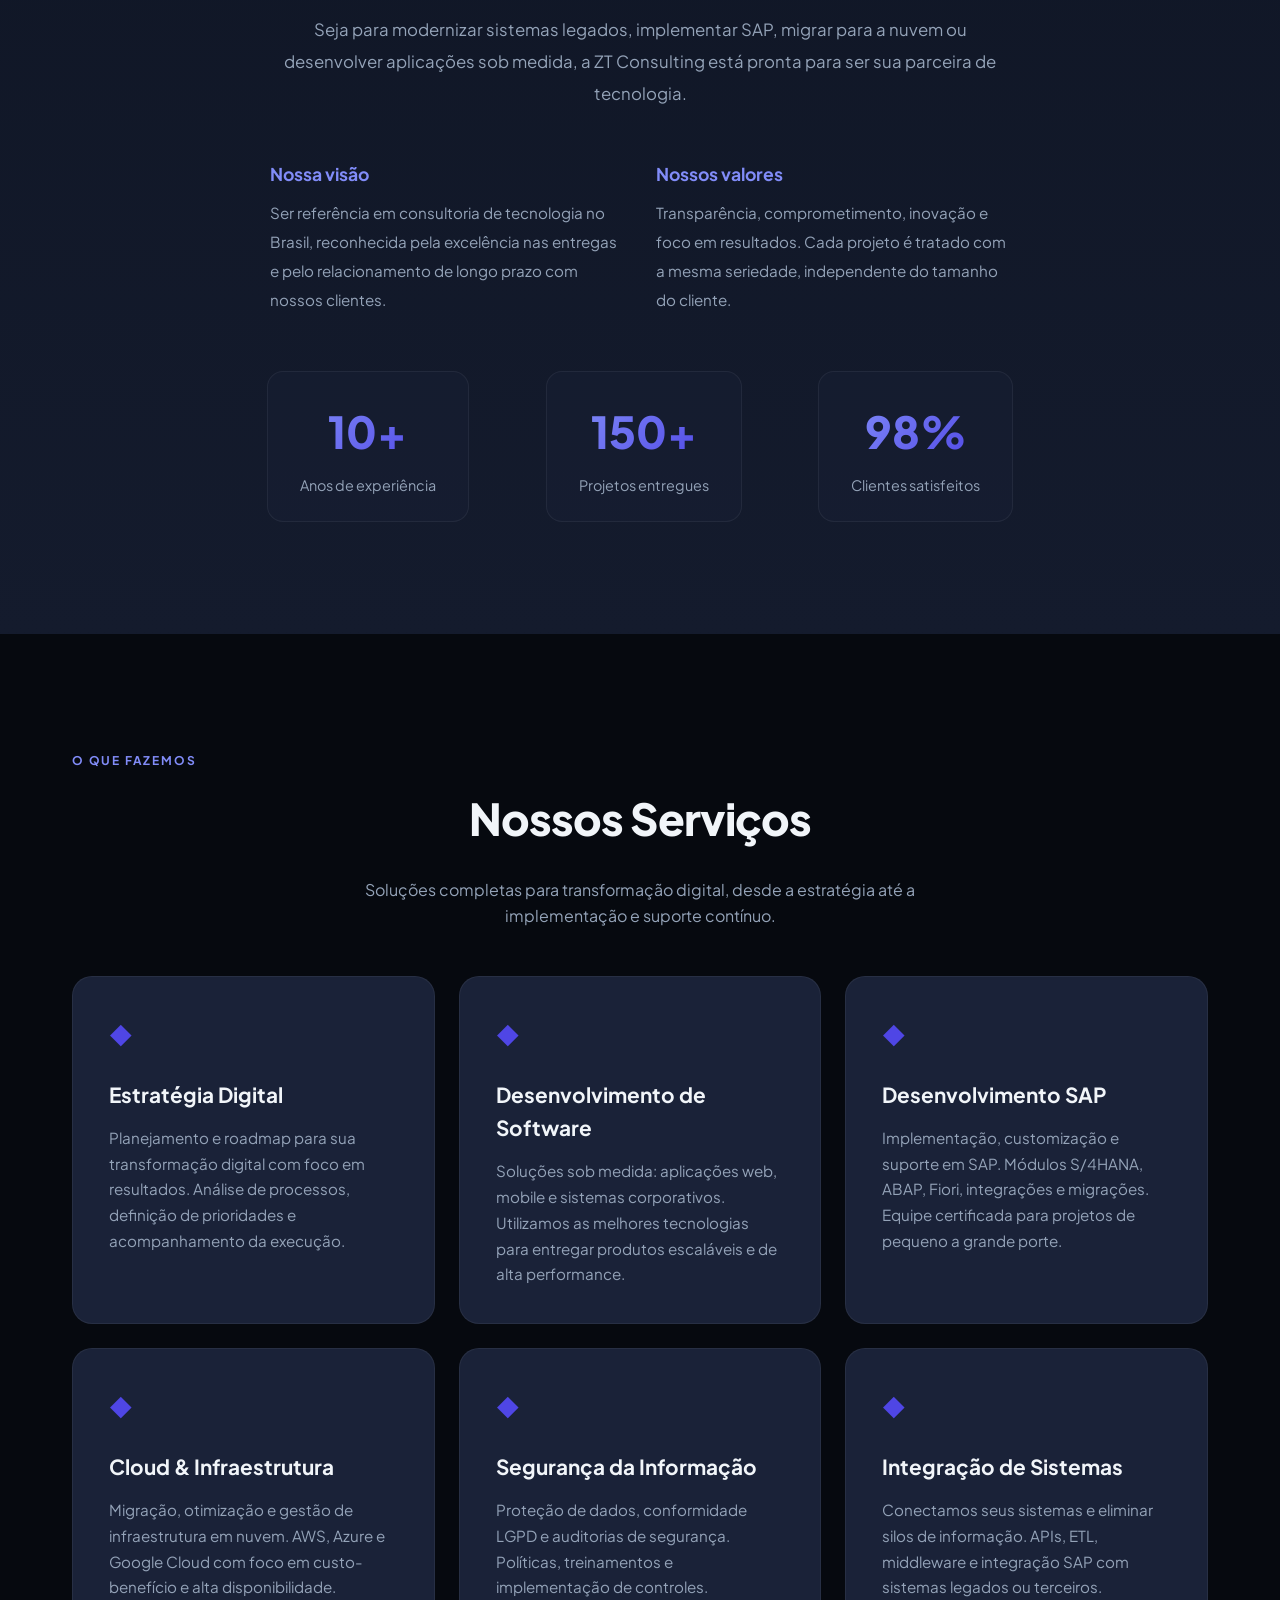
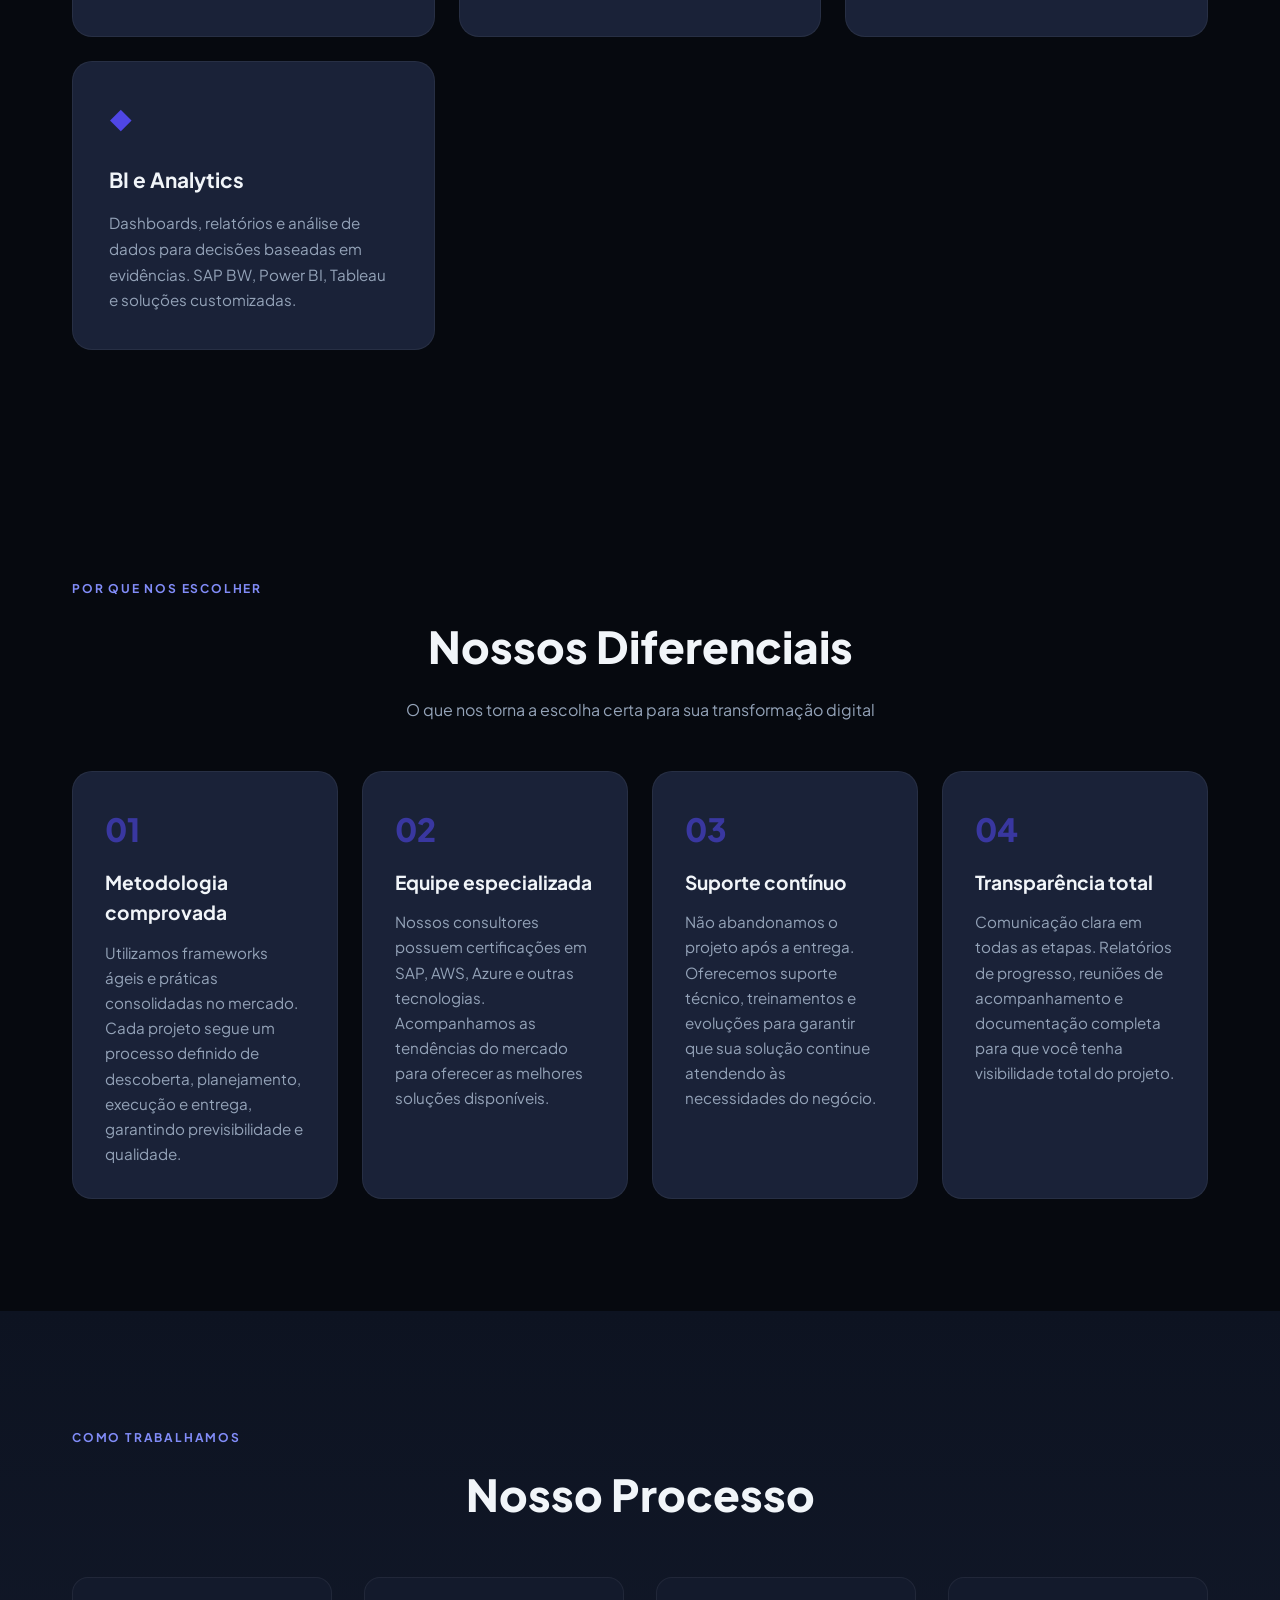
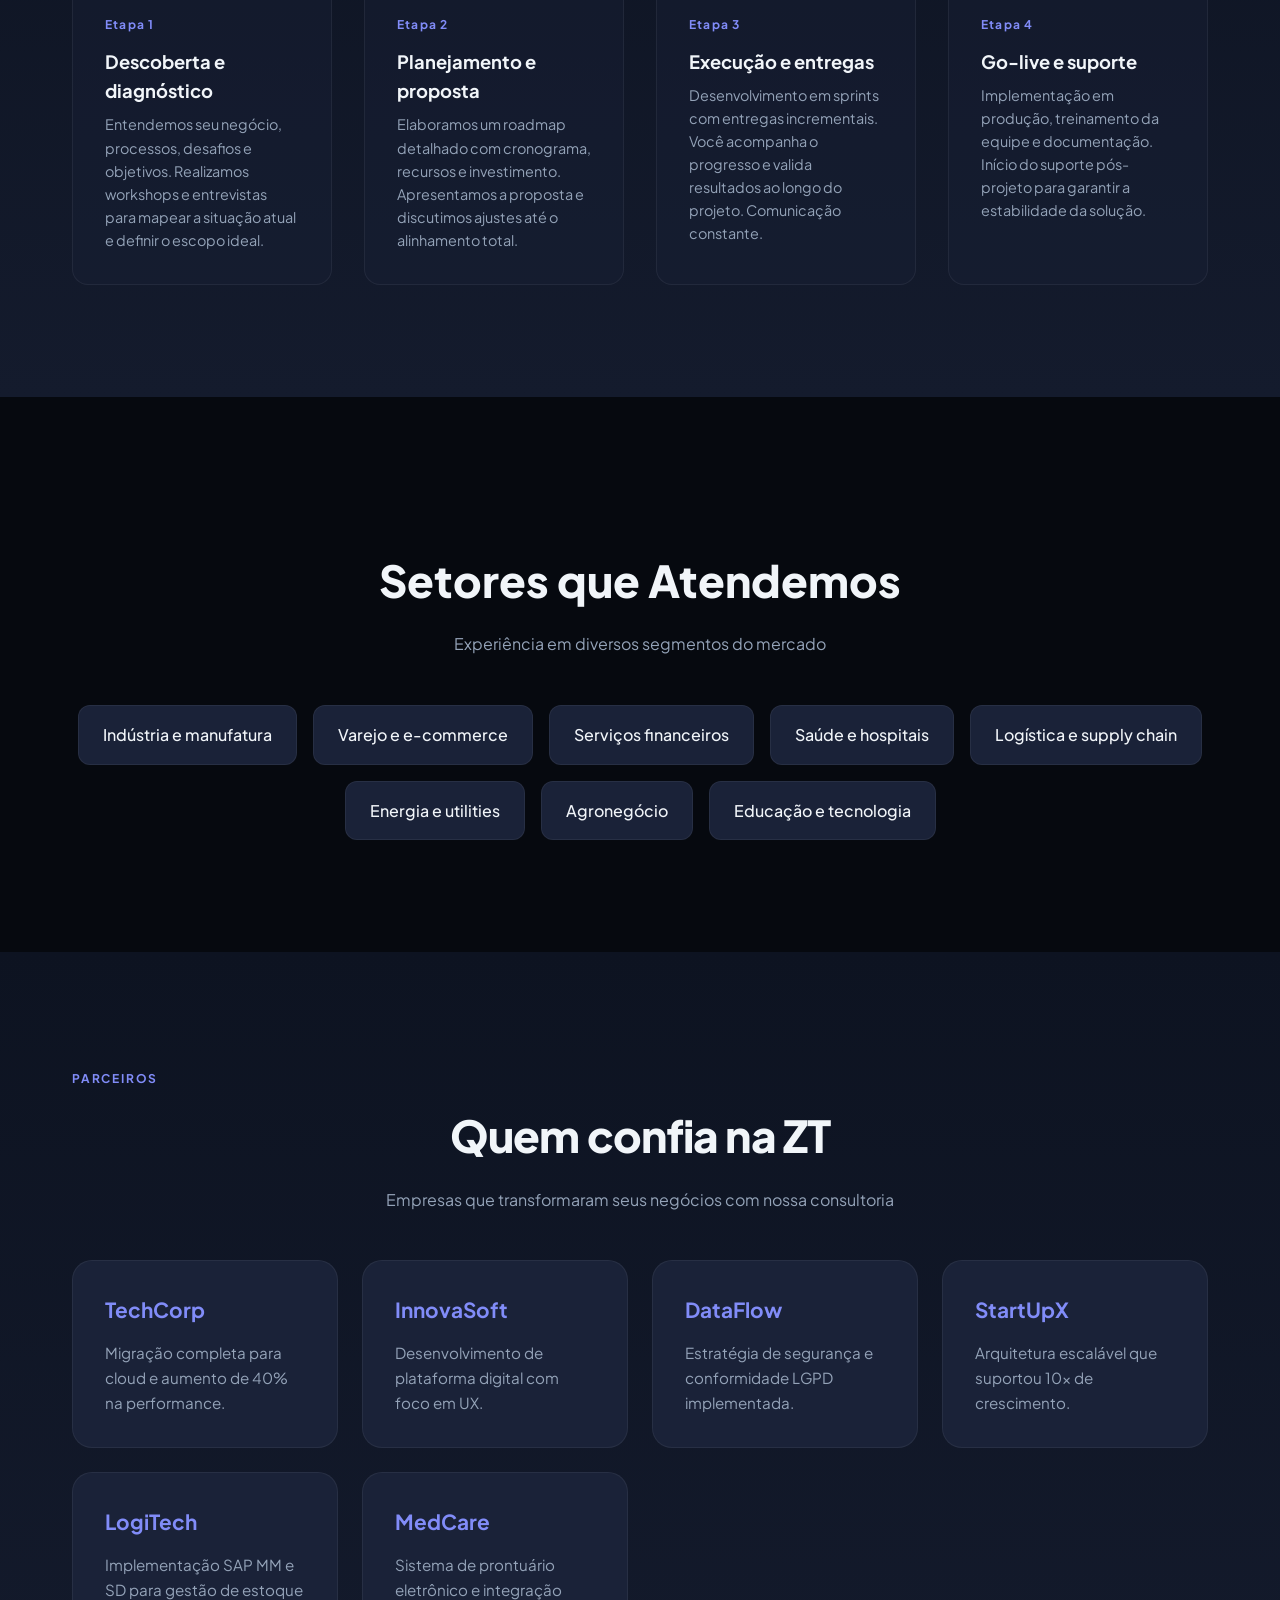
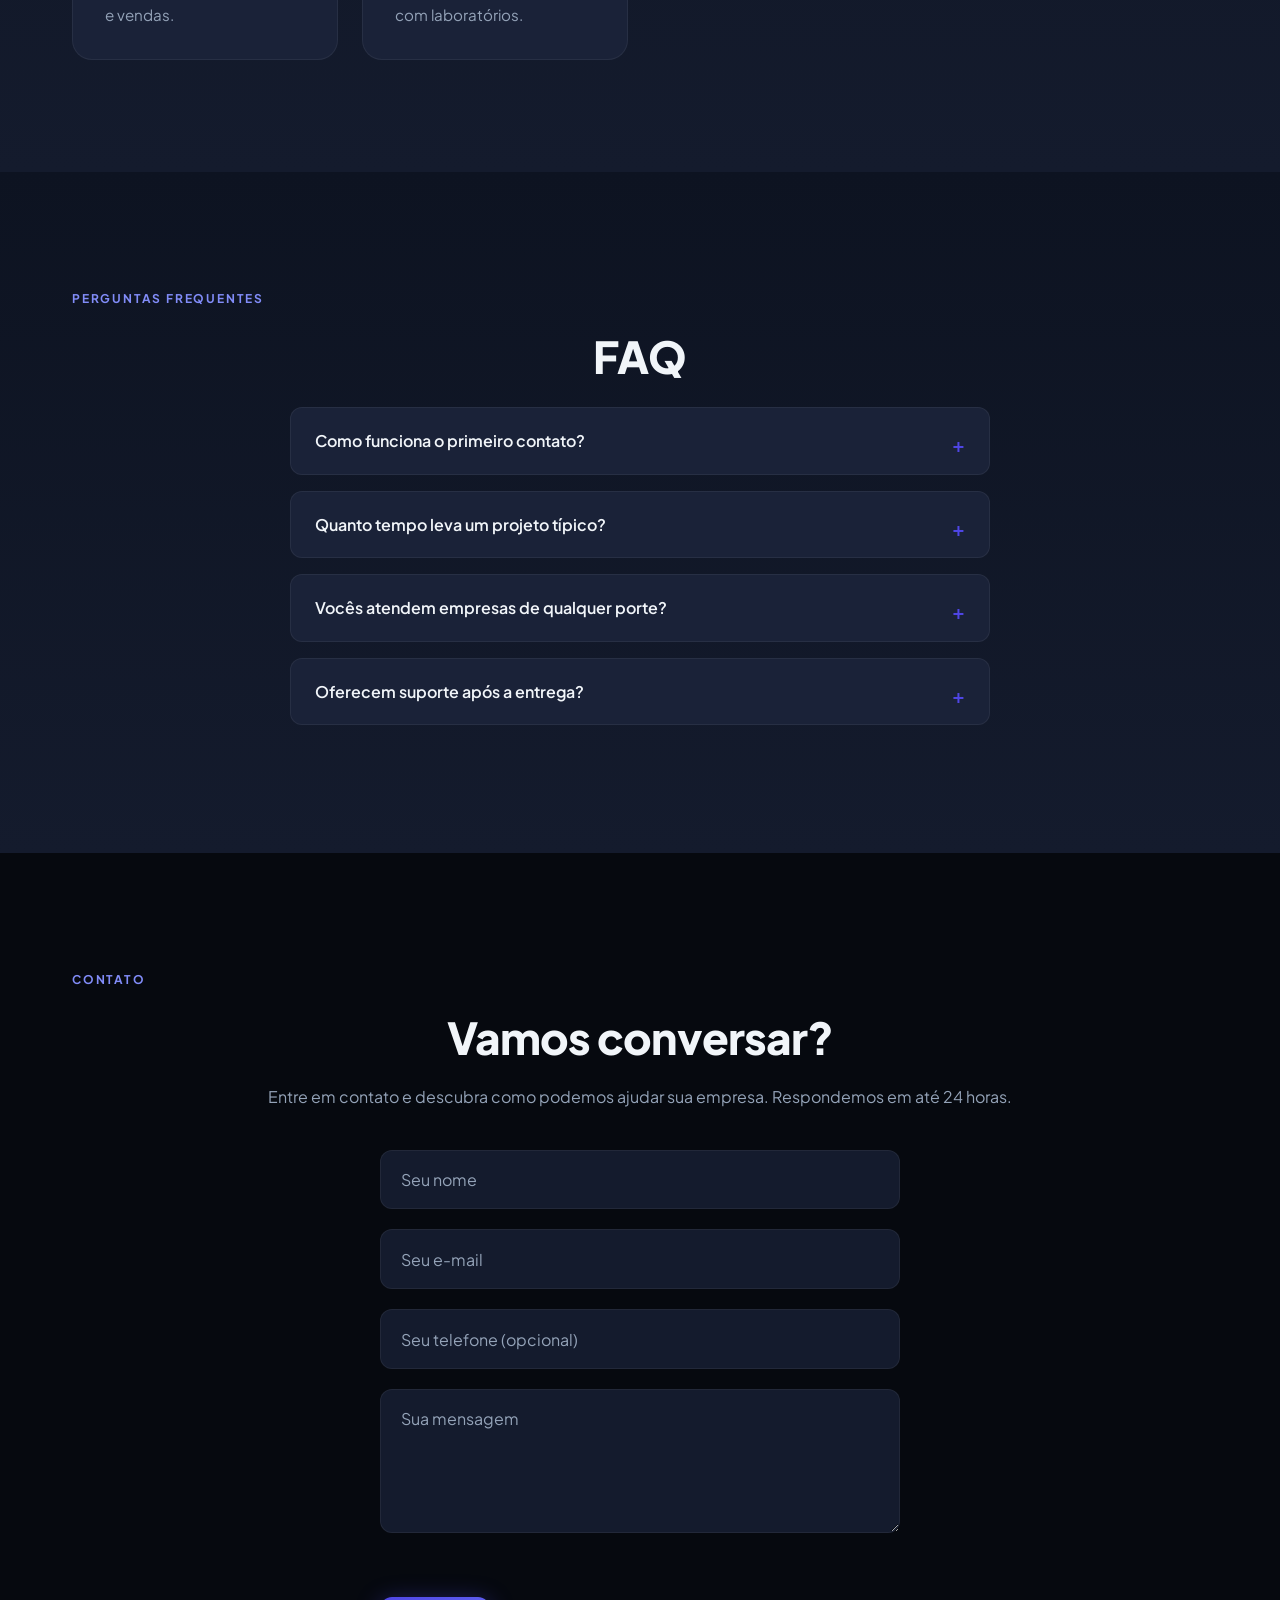
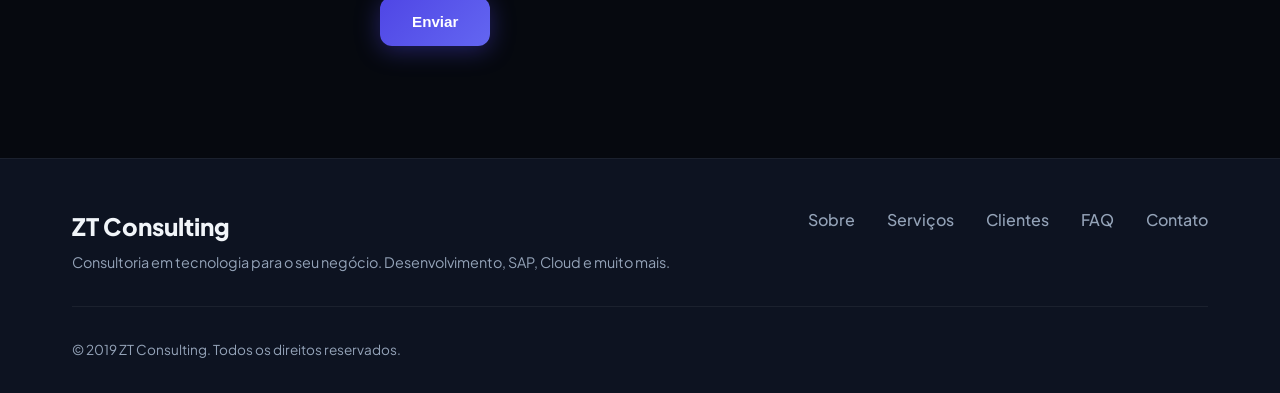
==== commit da106d69: "Update contact form functionality and styling. Changed form submission method to use Web3Forms API, " ====
--- a/index.html
+++ b/index.html
@@ -293,14 +293,15 @@
                 <span class="section-tag animate-on-scroll">Contato</span>
                 <h2 class="animate-on-scroll" data-delay="100">Vamos conversar?</h2>
                 <p class="contato-sub animate-on-scroll" data-delay="150">Entre em contato e descubra como podemos ajudar sua empresa. Respondemos em até 24 horas.</p>
-                <form class="contato-form animate-on-scroll" data-delay="200" id="formContato" action="https://formsubmit.co/leo.ooosla@gmail.com" method="POST">
-                    <input type="hidden" name="_subject" value="Contato pelo site - ZT Consulting">
-                    <input type="hidden" name="_captcha" value="false">
-                    <input type="hidden" name="_next" value="" id="formNext">
-                    <input type="text" name="nome" placeholder="Seu nome" required>
+                <form class="contato-form animate-on-scroll" data-delay="200" id="formContato">
+                    <input type="hidden" name="access_key" value="d4424677-086a-4b64-9038-40bd8344752a">
+                    <input type="hidden" name="subject" value="Contato pelo site - ZT Consulting">
+                    <input type="checkbox" name="botcheck" class="hidden" aria-hidden="true" tabindex="-1" autocomplete="off">
+                    <input type="text" name="name" placeholder="Seu nome" required>
                     <input type="email" name="email" placeholder="Seu e-mail" required>
-                    <input type="tel" name="telefone" placeholder="Seu telefone (opcional)">
-                    <textarea name="mensagem" placeholder="Sua mensagem" rows="5" required></textarea>
+                    <input type="tel" name="phone" placeholder="Seu telefone (opcional)">
+                    <textarea name="message" placeholder="Sua mensagem" rows="5" required></textarea>
+                    <div id="formResult" class="form-result"></div>
                     <button type="submit" class="btn btn-primary">Enviar</button>
                 </form>
             </div>
--- a/style.css
+++ b/style.css
@@ -908,6 +908,29 @@
 
 .contato-form button {
     align-self: flex-start;
+}
+
+.contato-form button:disabled {
+    opacity: 0.7;
+    cursor: not-allowed;
+}
+
+.hidden {
+    position: absolute;
+    width: 1px;
+    height: 1px;
+    padding: 0;
+    margin: -1px;
+    overflow: hidden;
+    clip: rect(0, 0, 0, 0);
+    border: 0;
+}
+
+.form-result {
+    grid-column: 1 / -1;
+    padding: 0.75rem;
+    border-radius: 8px;
+    font-size: 0.95rem;
 }
 
 .footer {
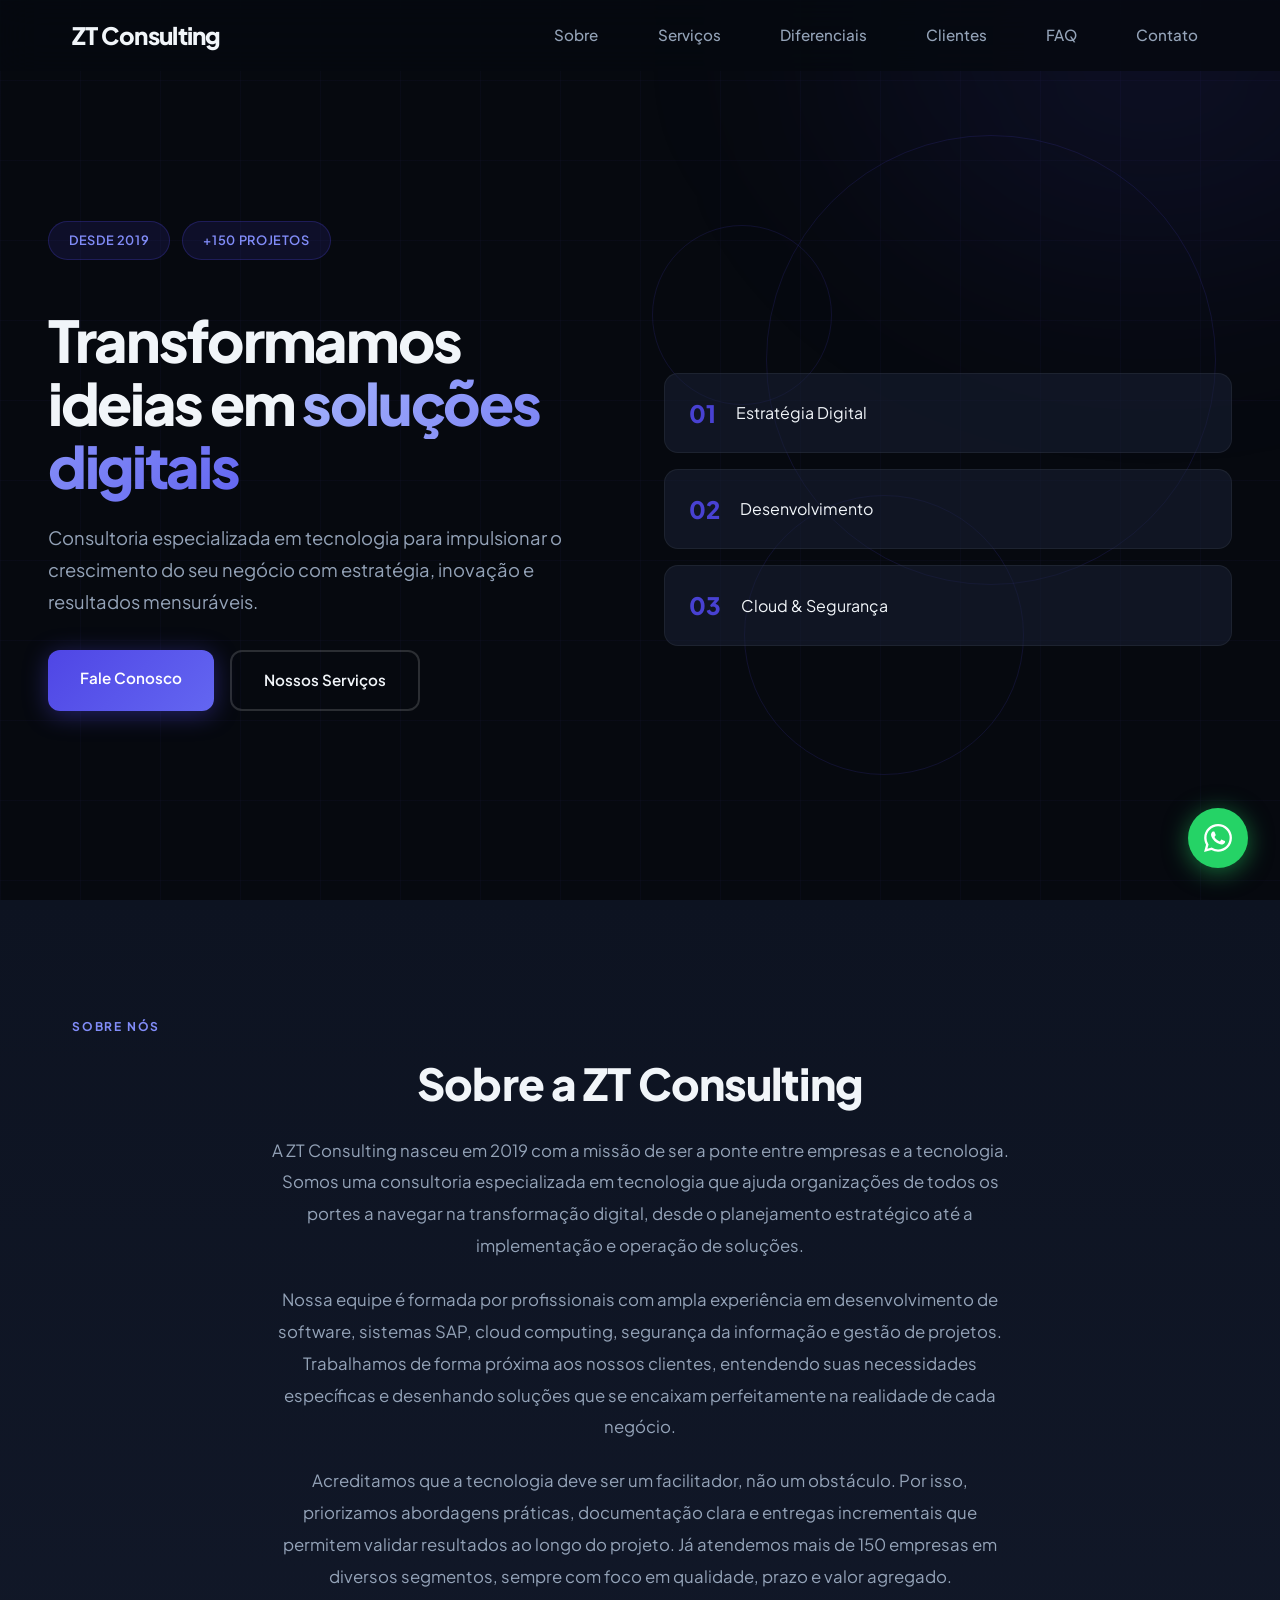
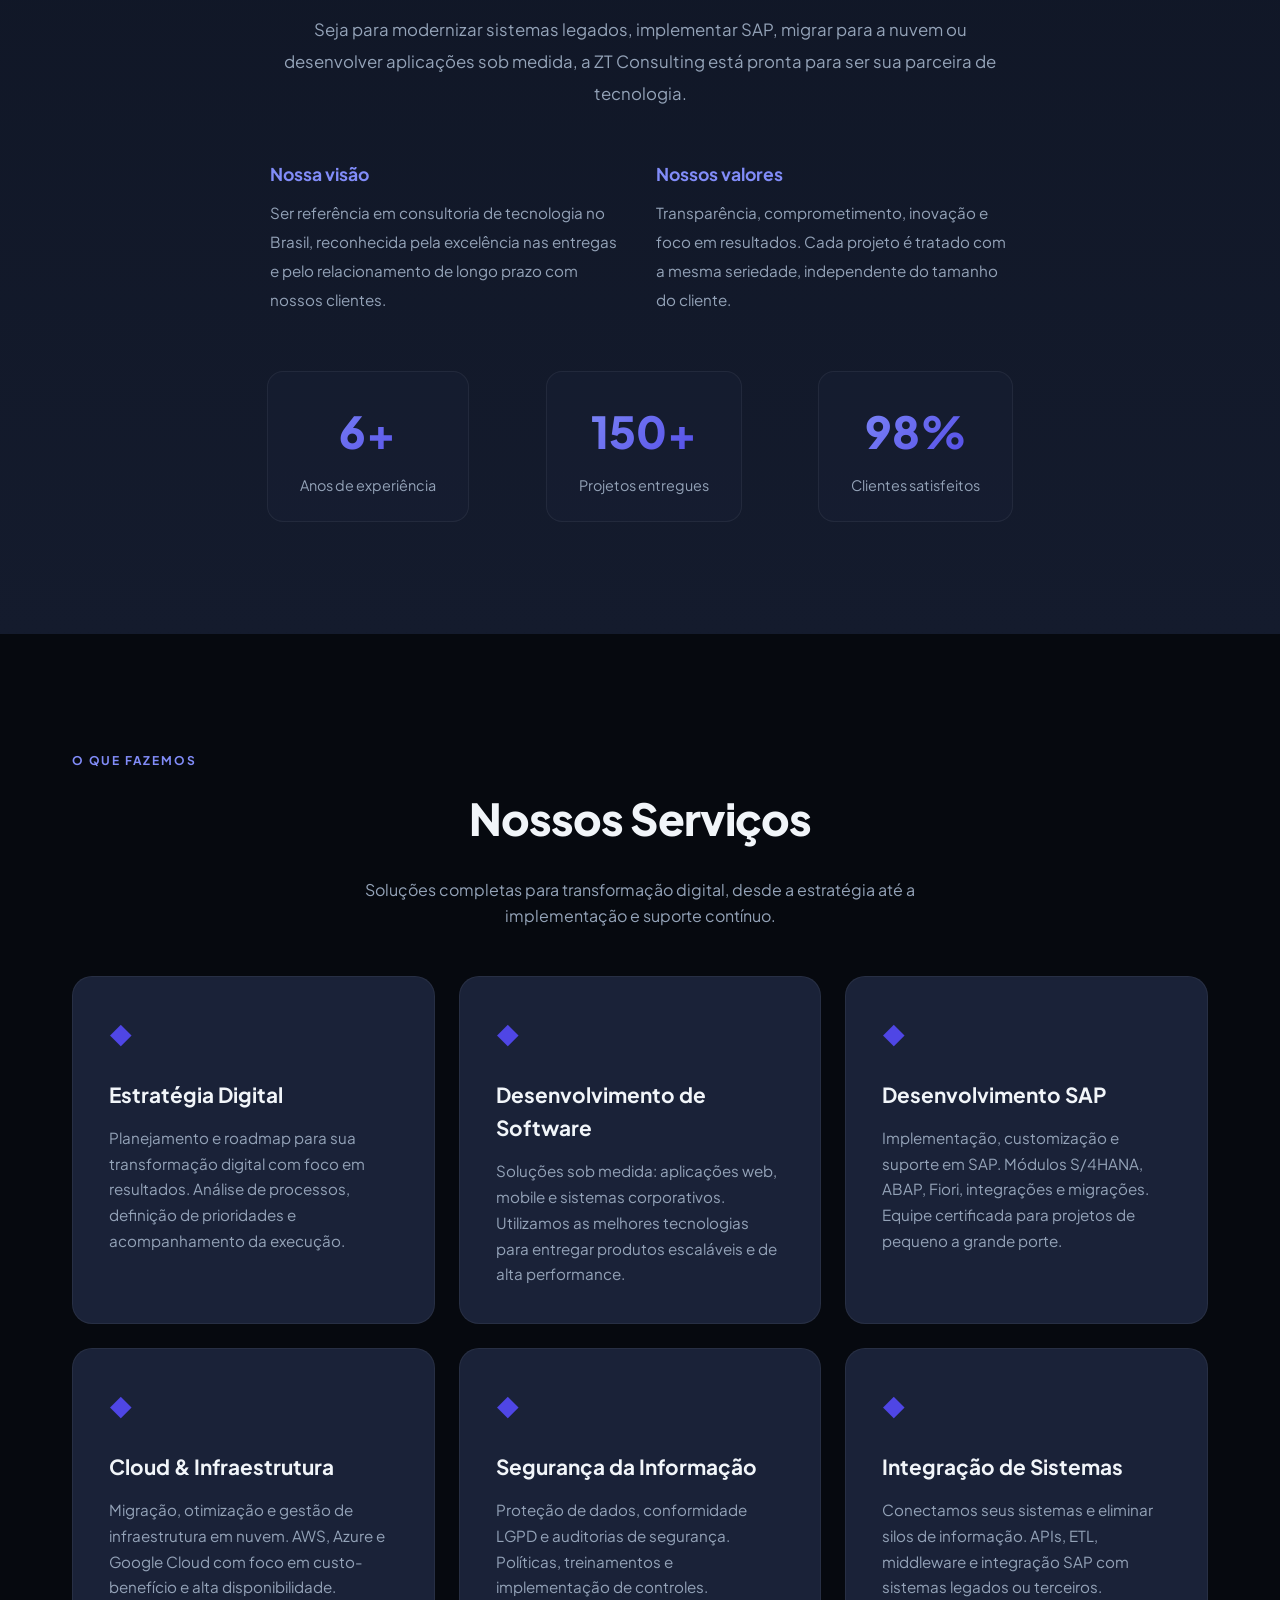
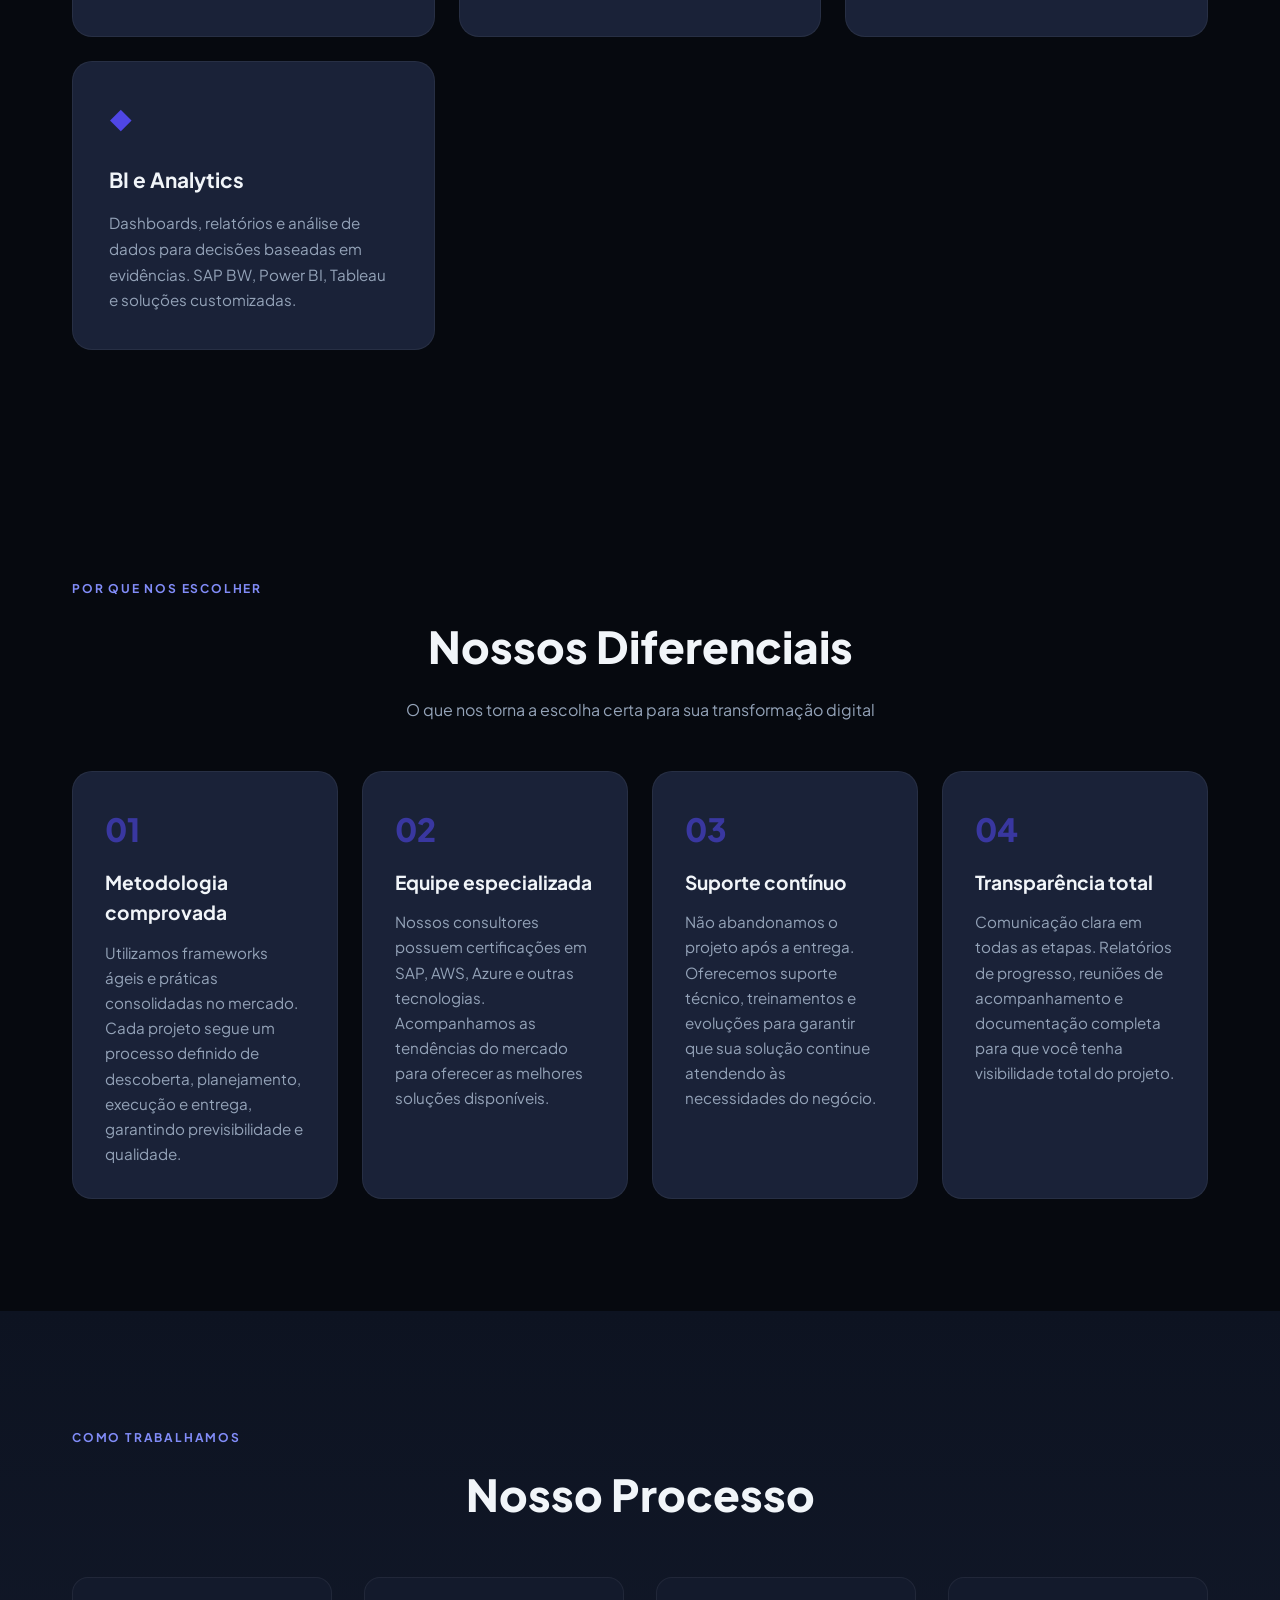
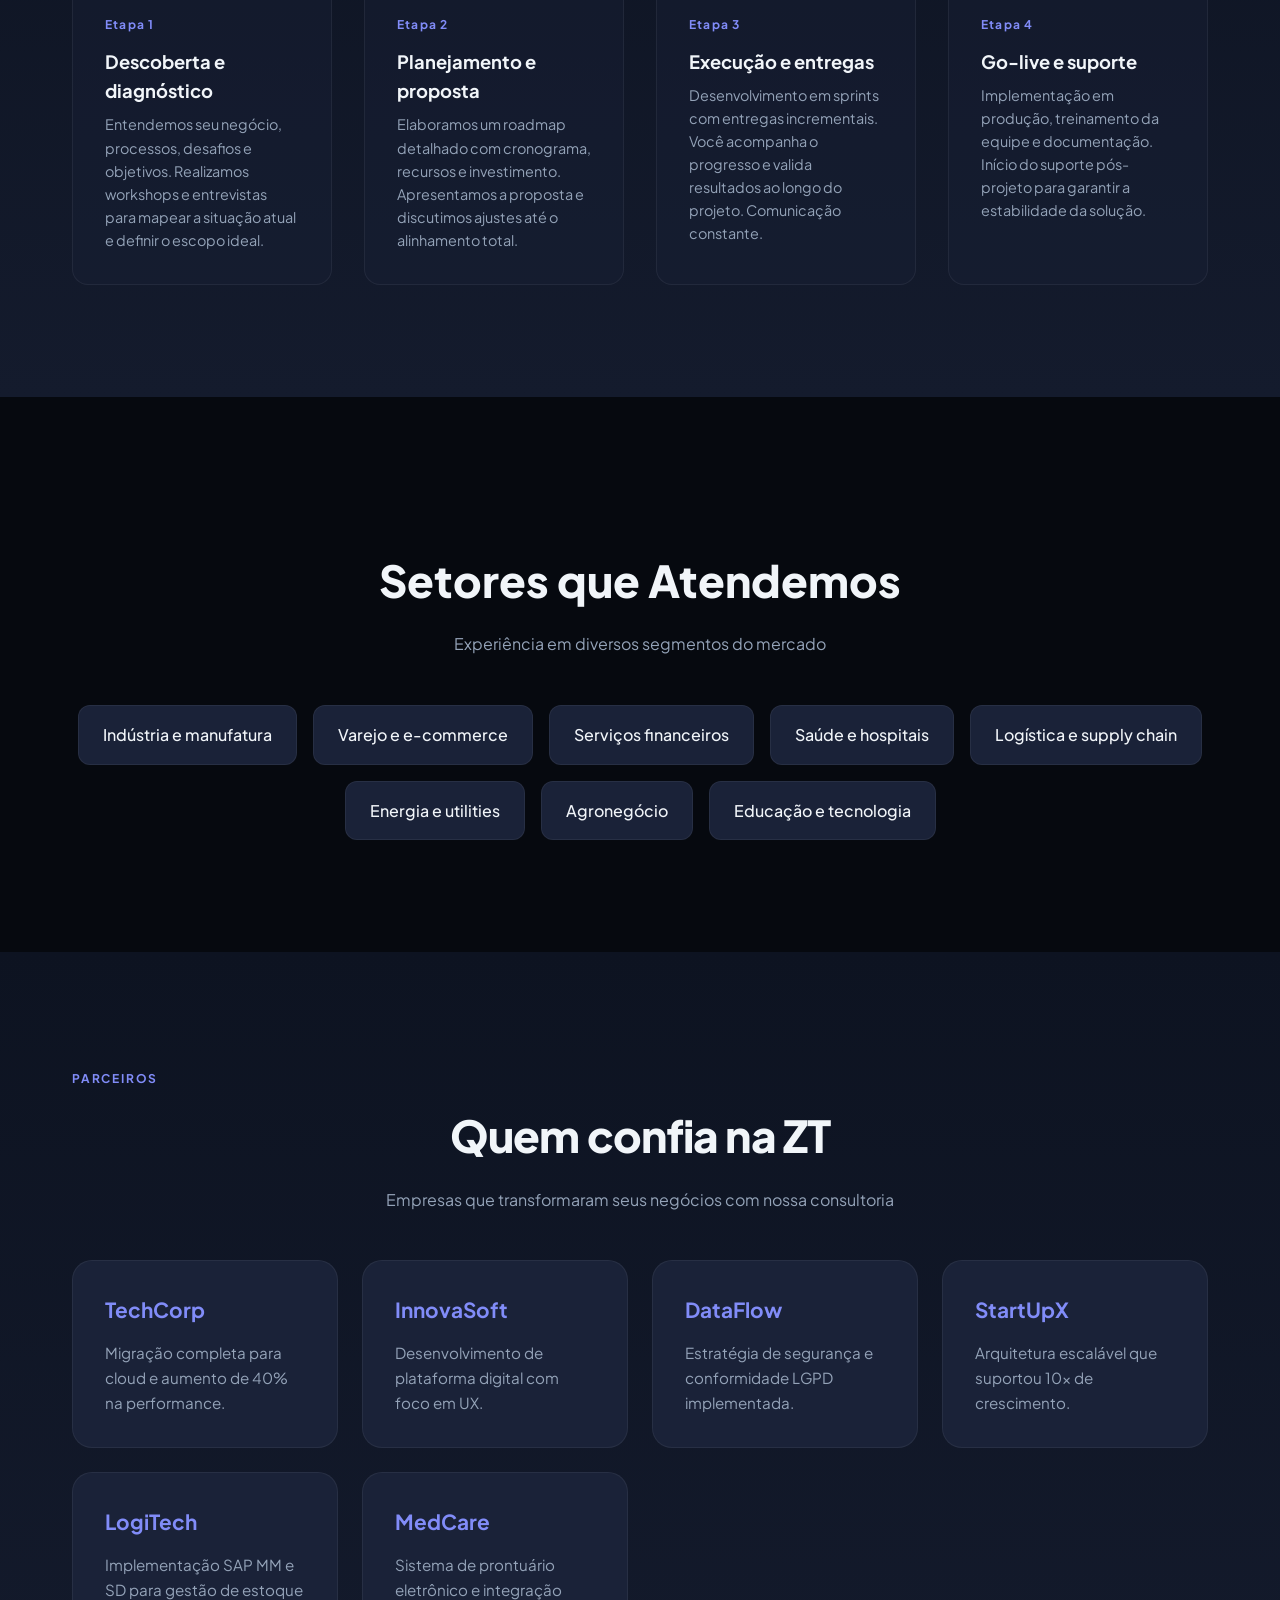
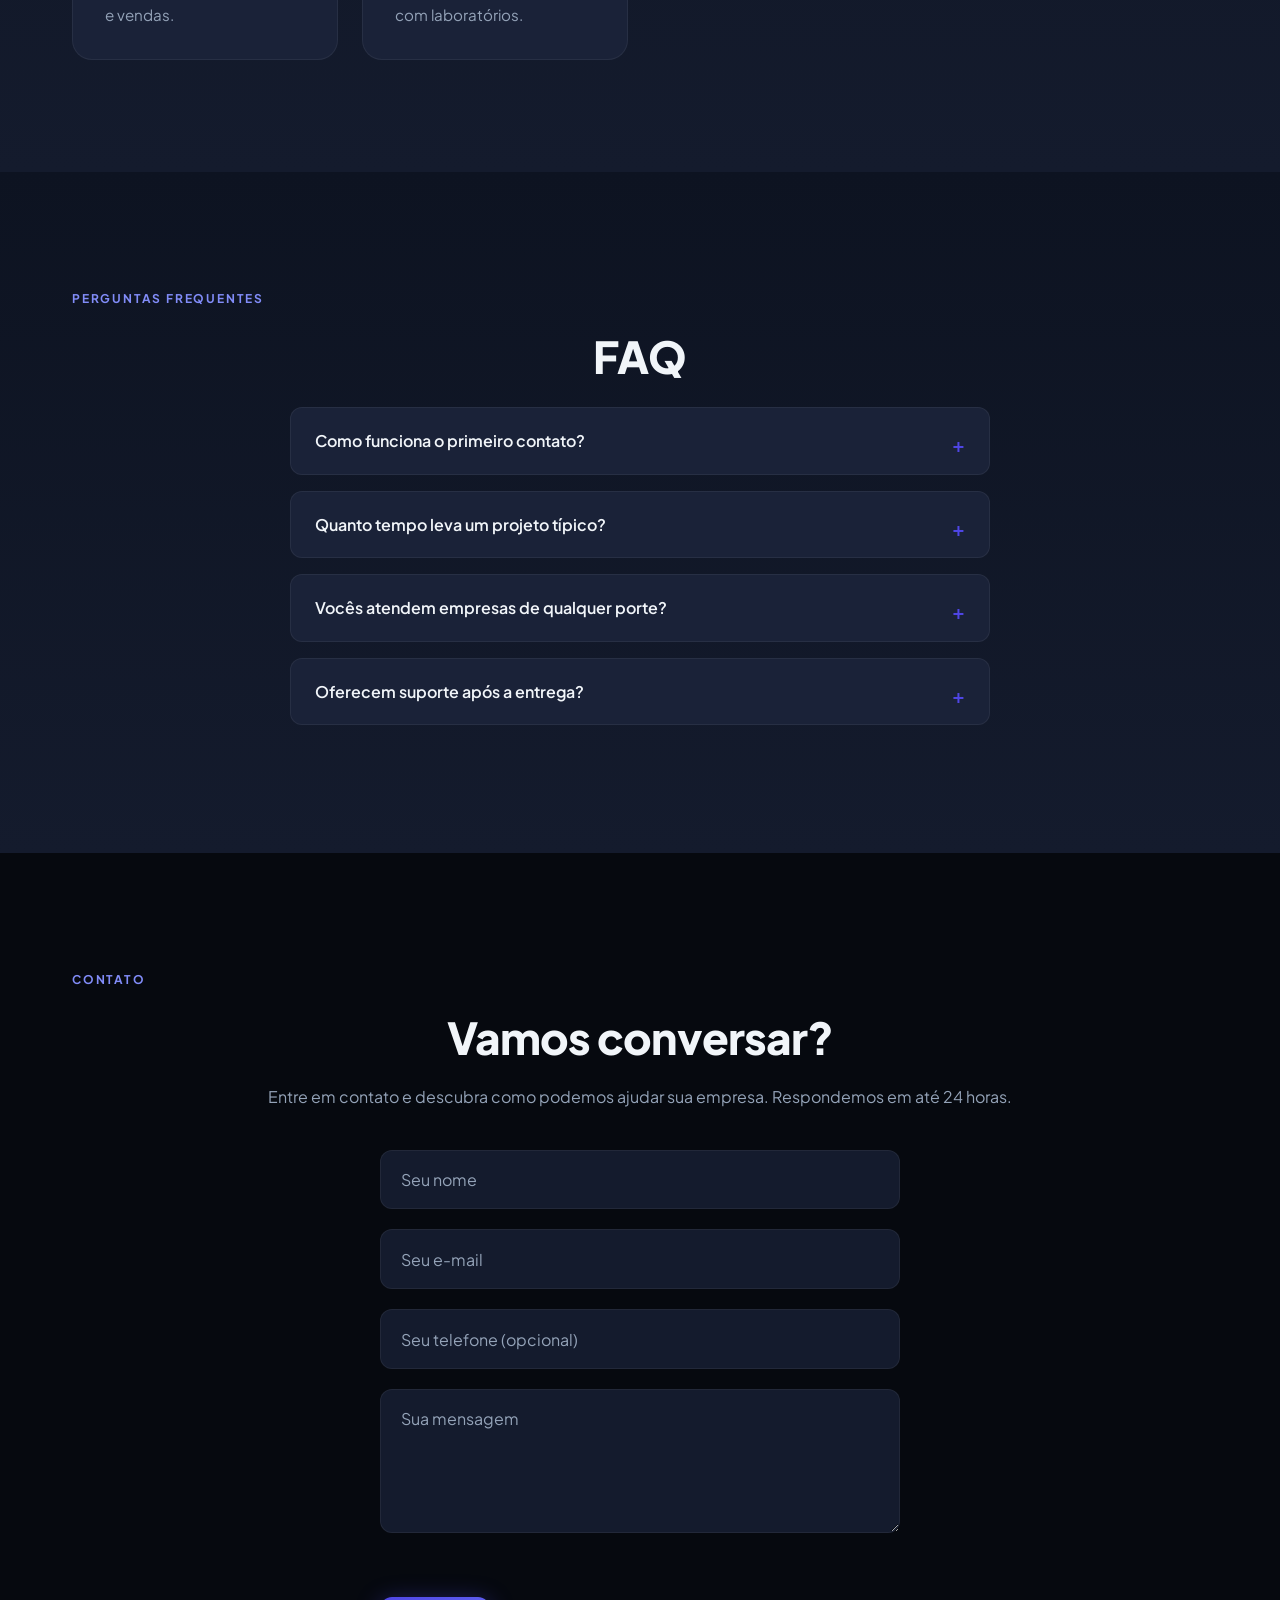
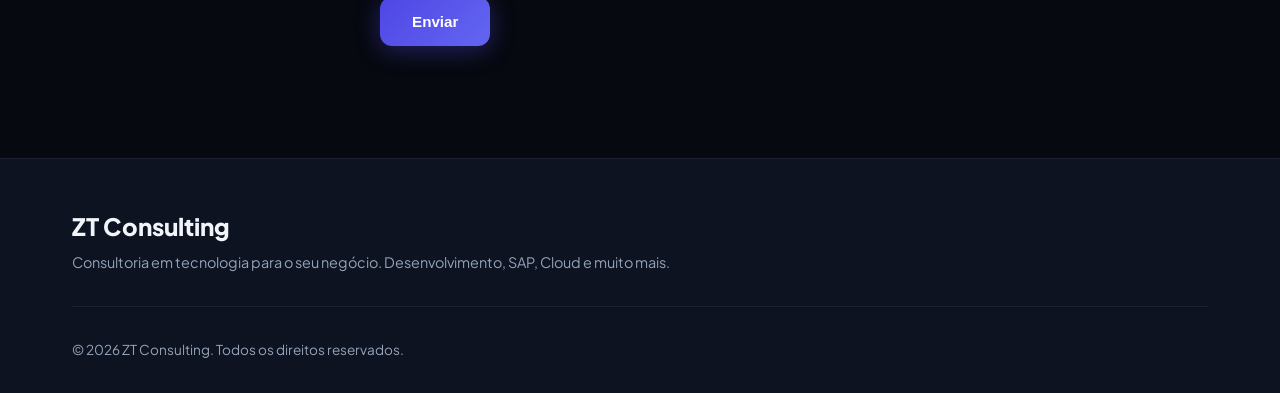
==== commit 9adc93f5: "correcao" ====
--- a/index.html
+++ b/index.html
@@ -92,7 +92,7 @@
                 </div>
                 <div class="stats">
                     <div class="stat animate-on-scroll" data-delay="0">
-                        <span class="stat-numero">10+</span>
+                        <span class="stat-numero">6+</span>
                         <span class="stat-label">Anos de experiência</span>
                     </div>
                     <div class="stat animate-on-scroll" data-delay="100">
@@ -314,15 +314,8 @@
                 <p class="footer-logo">ZT Consulting</p>
                 <p class="footer-tagline">Consultoria em tecnologia para o seu negócio. Desenvolvimento, SAP, Cloud e muito mais.</p>
             </div>
-            <div class="footer-links">
-                <a href="#sobre">Sobre</a>
-                <a href="#servicos">Serviços</a>
-                <a href="#clientes">Clientes</a>
-                <a href="#faq">FAQ</a>
-                <a href="#contato">Contato</a>
-            </div>
             <div class="footer-bottom">
-                <p>&copy; 2019 ZT Consulting. Todos os direitos reservados.</p>
+                <p>&copy; 2026 ZT Consulting. Todos os direitos reservados.</p>
             </div>
         </div>
     </footer>
